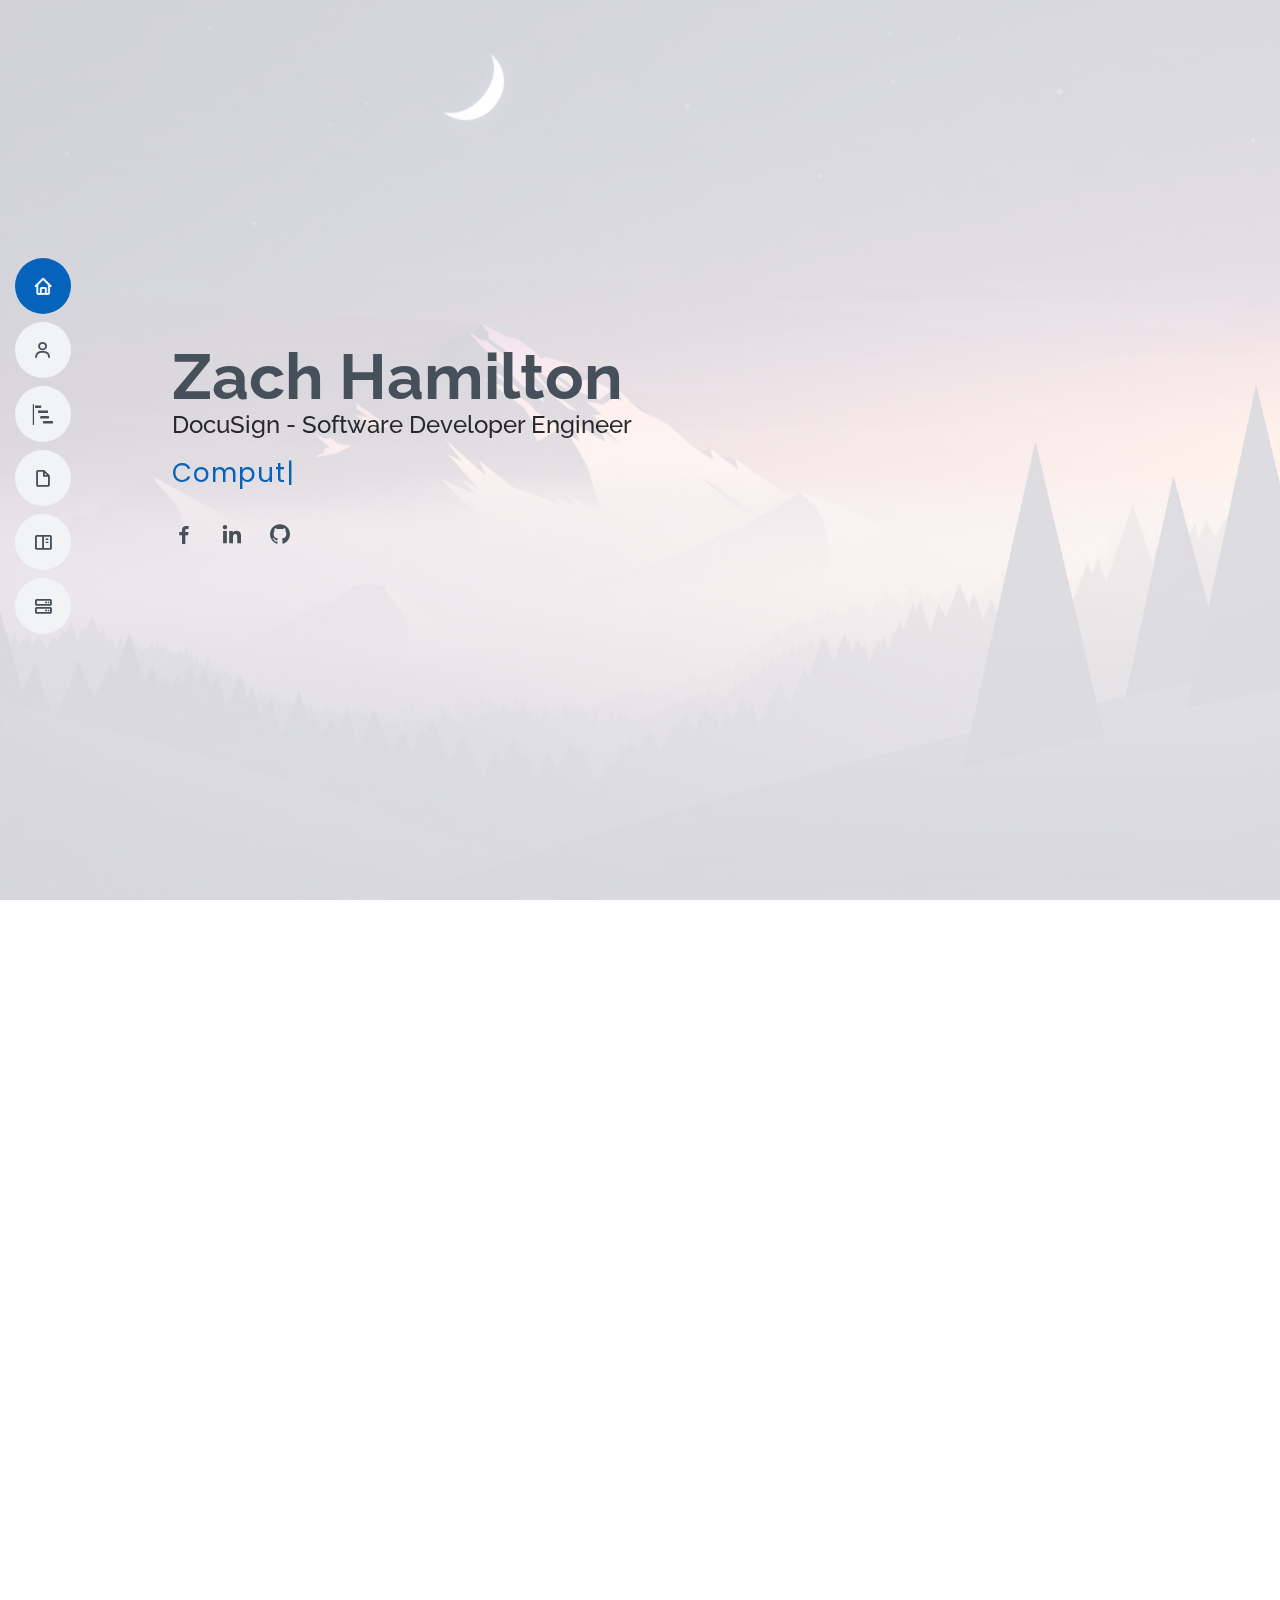
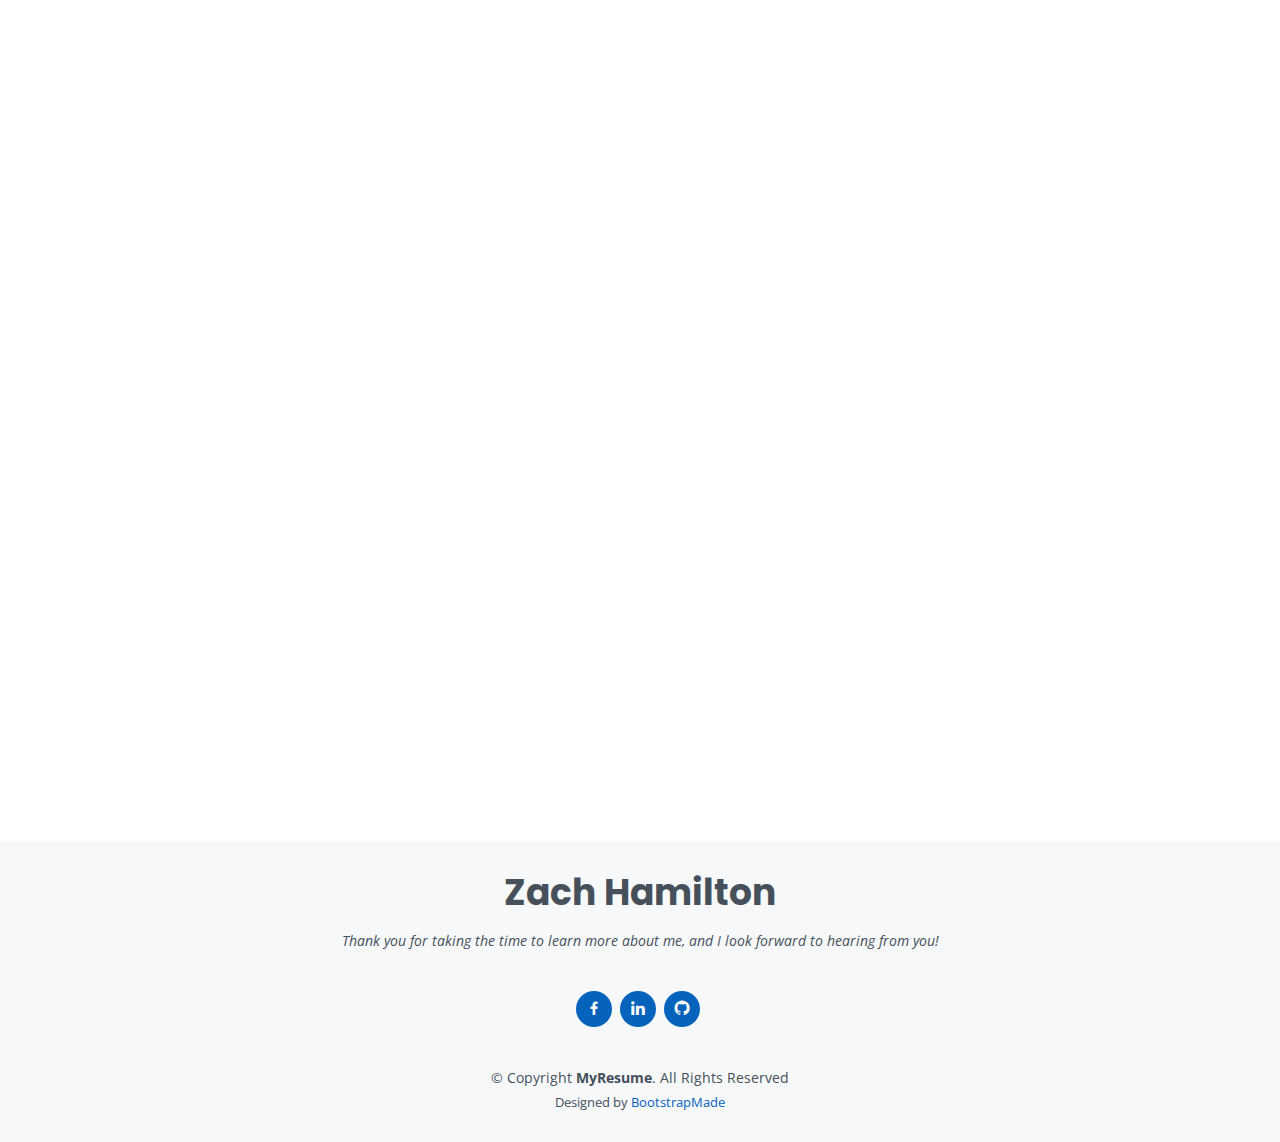
==== index.html @ 2594a05b "Update website with info from Fall 2021 semester" ====
<!DOCTYPE html>
<html lang="en">

<head>
  <meta charset="utf-8">
  <meta content="width=device-width, initial-scale=1.0" name="viewport">

  <title>Zach Hamilton | Computer Scientist</title>
  <meta name="description" content="Website of Computer Scientist Zach Hamilton, showcasing his education, achievements, and projects." >
  <meta name="keywords" content="zach hamilton,zachary hamilton, zhamilto, uiuc, university of illinois, urbana, champaign, illinois, resume, CV, curriculum vitae, computer science, 
                                CS, machine learning, ML, natural language processing, NLP, programming, software, development, developer, engineer, linguistics,
                                linguist, scientist, uni, university laboratory high school, 2022, class of 2022">

  <!-- Favicons -->
  <link href="assets/img/favicon.ico" rel="icon">
  <link href="assets/img/apple-touch-icon.png" rel="apple-touch-icon">

  <!-- Google Fonts -->
  <link href="https://fonts.googleapis.com/css?family=Open+Sans:300,300i,400,400i,600,600i,700,700i|Raleway:300,300i,400,400i,500,500i,600,600i,700,700i|Poppins:300,300i,400,400i,500,500i,600,600i,700,700i" rel="stylesheet">

  <!-- Vendor CSS Files -->
  <link href="assets/vendor/aos/aos.css" rel="stylesheet">
  <link href="assets/vendor/bootstrap/css/bootstrap.min.css" rel="stylesheet">
  <link href="assets/vendor/bootstrap-icons/bootstrap-icons.css" rel="stylesheet">
  <link href="assets/vendor/boxicons/css/boxicons.min.css" rel="stylesheet">
  <link href="assets/vendor/glightbox/css/glightbox.min.css" rel="stylesheet">
  <link href="assets/vendor/swiper/swiper-bundle.min.css" rel="stylesheet">

  <!-- Template Main CSS File -->
  <link href="assets/css/style.css" rel="stylesheet">

  <!-- =======================================================
  * Template Name: MyResume - v4.3.0
  * Template URL: https://bootstrapmade.com/free-html-bootstrap-template-my-resume/
  * Author: BootstrapMade.com
  * License: https://bootstrapmade.com/license/
  ======================================================== -->
</head>

<body>

  <!-- ======= Mobile nav toggle button ======= -->
  <!-- <button type="button" class="mobile-nav-toggle d-xl-none"><i class="bi bi-list mobile-nav-toggle"></i></button> -->
  <i class="bi bi-list mobile-nav-toggle d-xl-none"></i>
  <!-- ======= Header ======= -->
  <header id="header" class="d-flex flex-column justify-content-center">

    <nav id="navbar" class="navbar nav-menu">
      <ul>
        <li><a href="#hero" class="nav-link scrollto active"><i class="bx bx-home"></i> <span>Home</span></a></li>
        <li><a href="#about" class="nav-link scrollto"><i class="bx bx-user"></i> <span>About</span></a></li>
        <li><a href="#skills" class="nav-link scrollto"><i class="bx bi-bar-chart-steps"></i> <span>Skills</span></a></li>
        <li><a href="#resume" class="nav-link scrollto"><i class="bx bx-file-blank"></i> <span>Resume</span></a></li>
        <li><a href="#portfolio" class="nav-link scrollto"><i class="bx bx-book-content"></i> <span>Portfolio</span></a></li>
        <li><a href="#services" class="nav-link scrollto"><i class="bx bx-server"></i> <span>Services</span></a></li>
        <!-- <li><a href="#contact" class="nav-link scrollto"><i class="bx bx-envelope"></i> <span>Contact</span></a></li> -->
      </ul>
    </nav><!-- .nav-menu -->

  </header><!-- End Header -->

  <!-- ======= Hero Section ======= -->
  <section id="hero" class="d-flex flex-column justify-content-center">
    <div class="container" data-aos="zoom-in" data-aos-delay="100">
      <h1>Zach Hamilton</h1>
      <h4 class="subtitle">DocuSign - Software Developer Engineer</h4>
      <p><span class="typed" data-typed-items="Computer Scientist, Programmer, Developer"></span></p>
      <div class="social-links">
        <a href="https://www.facebook.com/profile.php?id=100011991403330" class="facebook"><i class="bx bxl-facebook"></i></a>
        <a href="https://www.linkedin.com/in/zach-hamilton-5ab7821bb/" class="linkedin"><i class="bx bxl-linkedin"></i></a>
        <a href="https://github.com/Zaphreal" class="github"><i class="bx bxl-github"></i></a>
      </div>
    </div>
  </section><!-- End Hero -->

  <main id="main">

    <!-- ======= About Section ======= -->
    <section id="about" class="about">
      <div class="container" data-aos="fade-up">

        <div class="section-title">
          <h2>About</h2>
          <p>I am a passionate programmer who specializes in machine learning and natural language processing. I have experience with
            Android development, full-stack web development, and Python automation, along with knowledge of commonly used optimization
            techniques and algorithms. When I'm not tinkering with code, I enjoy hiking, reading, watching movies, and playing games with
            my friends and colleagues.
          </p>
        </div>

        <div class="row">
          <div class="col-lg-4">
            <img src="assets/img/profile-img.jpg" class="img-fluid" alt="">
          </div>
          <div class="col-lg-8 pt-4 pt-lg-0 content">
            <h3>Personal Details</h3>
            <p class="fst-italic" style="margin-bottom: 3rem;">
              I was raised in Illinois, where I attended the elite, limited-admissions University Laboratory High School.
              I was then accepted into the University of Illinois at Urbana-Champaign, where I study Computer Science and Linguistics and work as a course assistant and undergraduate researcher.
              I expect to graduate in May 2022.
            </p>
            <p> </p>
            <div class="row">
              <div class="col-lg-6">
                <ul>
                  <li><i class="bi bi-chevron-right"></i> <strong>Email:</strong> <span>zhamilto9999@gmail.com</span></li>
                  <li><i class="bi bi-chevron-right"></i> <strong>Phone:</strong> <span>+1 (217) 278-1004</span></li>
                  <li><i class="bi bi-chevron-right"></i> <strong>Age:</strong> <span>22</span></li>
                </ul>
              </div>
              <div class="col-lg-6">
                <ul>
                  <li><i class="bi bi-chevron-right"></i> <strong>City:</strong> <span>Champaign, Illinois</span></li>
                  <li><i class="bi bi-chevron-right"></i> <strong>Degree:</strong> <span>BS in Computer Science and Linguistics</span></li>
                  <li><i class="bi bi-chevron-right"></i> <strong>Occupation:</strong> <span>Course Assistant, Undergraduate Researcher</span></li>
                </ul>
              </div>
            </div>
            <p style="margin-top: 2rem">
              I have currently accepted a job at DocuSign as a Software Developer Engineer, starting in October 2022.
              I plan on continuing my education to obtain a Masters in Computer Science through the University of Illinois at Urbana-Champaign.
              My time as a course assistant has also motivated my interest in computer science education, in particular
              how machine learning and NLP can be used to make both learning and teaching CS to younger individuals easier.
            </p>
          </div>
        </div>

      </div>
    </section><!-- End About Section -->

    <!-- ======= Facts Section ======= -->
    <section id="facts" class="facts">
      <div class="container" data-aos="fade-up">

        <div class="section-title">
          <h2>Facts</h2>
        </div>

        <div class="row">

          <div class="col-lg-3 col-md-6">
            <div class="count-box">
              <i class="bi bi-journal-richtext"></i>
              <span data-purecounter-start="0" data-purecounter-end="3.82" data-purecounter-decimals="2" data-purecounter-duration="1" class="purecounter"></span>
              <p>Major GPA</p>
            </div>
          </div>

          <div class="col-lg-3 col-md-6 mt-5 mt-md-0">
            <div class="count-box">
              <i class="bi bi-chat-left-quote"></i>
              <span data-purecounter-start="0" data-purecounter-end="500" data-purecounter-duration="1" class="purecounter"></span>
              <p>Hours Educating</p>
            </div>
          </div>

          <div class="col-lg-3 col-md-6 mt-5 mt-lg-0">
            <div class="count-box">
              <i class="bi bi-terminal"></i>
              <span data-purecounter-start="0" data-purecounter-end="13" data-purecounter-duration="1" data-purecounter-delay="100" class="purecounter"></span>
              <p>Projects</p>
            </div>
          </div>

          <div class="col-lg-3 col-md-6 mt-5 mt-lg-0">
            <div class="count-box">
              <i class="bi bi-award"></i>
              <span data-purecounter-start="0" data-purecounter-end="4" data-purecounter-duration="1" data-purecounter-delay="200" class="purecounter"></span>
              <p>Dean's List</p>
            </div>
          </div>

        </div>

      </div>
    </section><!-- End Facts Section -->

    <!-- ======= Skills Section ======= -->
    <section id="skills" class="skills section-bg">
      <div class="container" data-aos="fade-up">

        <div class="section-title">
          <h2>Skills</h2>
          <p>As a student, I have experience working with a wide array of programming languages, softwares, and libraries. The following is 
            a rough breakdown of my comfort level with these various languages.
          </p>
        </div>

        <div class="row skills-content">

          <div class="col-lg-6">

            <div class="progress">
              <span class="skill">C / C++ <i class="val">100%</i></span>
              <div class="progress-bar-wrap">
                <div class="progress-bar" role="progressbar" aria-valuenow="100" aria-valuemin="0" aria-valuemax="100"></div>
              </div>
            </div>

            <div class="progress">
              <span class="skill">Python <i class="val">100%</i></span>
              <div class="progress-bar-wrap">
                <div class="progress-bar" role="progressbar" aria-valuenow="100" aria-valuemin="0" aria-valuemax="100"></div>
              </div>
            </div>

            <div class="progress">
              <span class="skill">Java <i class="val">90%</i></span>
              <div class="progress-bar-wrap">
                <div class="progress-bar" role="progressbar" aria-valuenow="90" aria-valuemin="0" aria-valuemax="100"></div>
              </div>
            </div>

          </div>

          <div class="col-lg-6">

            <div class="progress">
              <span class="skill">HTML/CSS <i class="val">90%</i></span>
              <div class="progress-bar-wrap">
                <div class="progress-bar" role="progressbar" aria-valuenow="90" aria-valuemin="0" aria-valuemax="100"></div>
              </div>
            </div>

            <div class="progress">
              <span class="skill">Javascript/NodeJS <i class="val">75%</i></span>
              <div class="progress-bar-wrap">
                <div class="progress-bar" role="progressbar" aria-valuenow="75" aria-valuemin="0" aria-valuemax="100"></div>
              </div>
            </div>

            <div class="progress">
              <span class="skill">SQL/MongoDB <i class="val">80%</i></span>
              <div class="progress-bar-wrap">
                <div class="progress-bar" role="progressbar" aria-valuenow="80" aria-valuemin="0" aria-valuemax="100"></div>
              </div>
            </div>

          </div>

        </div>

      </div>
    </section><!-- End Skills Section -->

    <!-- ======= Resume Section ======= -->
    <section id="resume" class="resume">
      <div class="container" data-aos="fade-up">

        <div class="section-title">
          <h2>Resume</h2>
          <p>A more in-depth look at my background and skillset.</p>
        </div>

        <div class="row">
          <div class="col-lg-6">
            <h3 class="resume-title">Summary</h3>
            <div class="resume-item pb-0">
              <h4>Zach Hamilton</h4>
              <p><em>Adaptable and work-driven student with research experience in Machine Learning and NLP, along with projects
                involving full-stack web development, Android applications, web scraping, and UNIX system programming.
              </em></p>
              <ul>
                <li>Champaign, IL</li>
                <li>+1 (217) 278-1004</li>
                <li>zhamilto9999@gmail.com</li>
              </ul>
            </div>

            <h3 class="resume-title">Education</h3>
            <div class="resume-item">
              <h4>Bachelors of Science in Computer Science and Linguistics</h4>
              <h5>2018 - Present &nbsp; | &nbsp; GPA: 3.82</h5>
              <p><em>University of Illinois at Urbana-Champaign, Urbana, IL</em></p>
              <p>
                Accepted into <a href='https://dgs.illinois.edu/current-pre-engineering'>Pre-Engineering program</a>, applied and was accepted into
                Computer Science and Linguistics in sophomore year. This split major allowed me to experience the same computer science education as CS
                engineering students while also providing a broad education in linguistics, with experience in syntax parsing, semantics, and pragmatics.
                This major also heavily focuses on computational linguistics, giving me background knowledge on NLP, text analysis, and emotion detection
                using machine learning. 
              </p>
            </div>
            <div class="resume-item">
              <h4>High School Graduate</h4>
              <h5>2013 - 2018 &nbsp; | &nbsp; GPA: 3.77</h5>
              <p><em>University Laboratory High School, Urbana, IL</em></p>
              <p>
                Elite, 5-year high school directly affiliated with the University of Illinois. Only ~65 students are accepted a year, and applicants must take 
                the <a href='https://www.ssat.org/testing/about-the-test'>SSAT</a>, write several personal essays, and submit teacher recommendation letters.
                All courses are taught by ex-professors and highly-vetted teachers at an honors level.
              </p>
            </div>
          </div>
          <div class="col-lg-6">
            <h3 class="resume-title">Professional Experience</h3>
            <div class="resume-item">
              <h4>Undergraduate Researcher</h4>
              <h5>May 2021 - Present</h5>
              <p><em>University of Illinois at Urbana-Champaign, Urbana, IL </em></p>
              <ul>
                <li>Worked with team of graduate students to develop an autograder for code reading problems using machine learning and NLP. </li>
                <li>Improved text preprocessing by implementing stemming, experimented with Word2Vec word embeddings. </li>
                <li>Used SKLearn, Gensim, and NLTK libraries, wrote data conversion scripts to parse Excel data, and evaluated ML models to improve accuracy. </li>
                <li>Contributed in high-level discussions surrounding my work, and presented my work to fellow researchers, graduate students, and professors. </li>
              </ul>
            </div>
            <div class="resume-item">
              <h4>Course Assistant</h4>
              <h5>Jan 2019 - Present</h5>
              <p><em>University of Illinois at Urbana-Champaign, Urbana, IL </em></p>
              <ul>
                <li>Supervised two introductory level computer science courses designed for CS majors and non-technical majors respectively. </li>
                <li>Coordinated technical labs and taught students on topics ranging from basic CS principles to Android application development.</li>
                <li>Explained CS concepts through carefully-constructed analogies and handled student complaints and difficulties.</li>
              </ul>
            </div>
          </div>
        </div>

      </div>
    </section><!-- End Resume Section -->

    <!-- ======= Portfolio Section ======= -->
    <section id="portfolio" class="portfolio section-bg">
      <div class="container" data-aos="fade-up">

        <div class="section-title">
          <h2>Portfolio</h2>
          <p>The following are some of my best projects, made either for school or for fun.</p>
        </div>

        <div class="row">
          <div class="col-lg-12 d-flex justify-content-center" data-aos="fade-up" data-aos-delay="100">
            <ul id="portfolio-flters">
              <li data-filter="*" class="filter-active">All</li>
              <li data-filter=".filter-app">App</li>
              <li data-filter=".filter-images">Images</li>
              <li data-filter=".filter-web">Web</li>
              <li data-filter=".filter-research">Research</li>
            </ul>
          </div>
        </div>

        <div class="row portfolio-container" data-aos="fade-up" data-aos-delay="200">

          <div class="col-lg-4 col-md-6 portfolio-item filter-app">
            <div class="portfolio-wrap">
              <img src="assets/img/portfolio/rhythm-game-scrnshot.png" class="img-fluid" alt="">
              <div class="portfolio-info">
                <h4>Beat the Beat</h4>
                <p>Android App</p>
                <div class="portfolio-links">
                  <a href="assets/img/portfolio/rhythm-game-scrnshot.png" data-gallery="portfolioGallery" class="portfolio-lightbox" title="Beat the Beat: A basic rhythm game app built for Android. This app was coded in Java in Fall 2018 for CS125 by Zach Hamilton and Nathan Durkin. Zach was in charge of the coding and implementation of the app, while Nathan chose the songs and annotated the notes. This project won runner-up in the Beginner category at the CS125 project fair out of 200+ applications."><i class="bx bx-plus"></i></a>
                  <a href="portfolio/beat-the-beat.html" class="portfolio-details-lightbox" data-glightbox="type: external" title="Portfolio Details"><i class="bx bx-link"></i></a>
                </div>
              </div>
            </div>
          </div>

          <div class="col-lg-4 col-md-6 portfolio-item filter-images">
            <div class="portfolio-wrap">
              <img src="assets/img/portfolio/CS225/looking-glass.png" class="img-fluid" alt="">
              <div class="portfolio-info">
                <h4>Data Structures Projects</h4>
                <p>Images</p>
                <div class="portfolio-links">
                  <a href="assets/img/portfolio/CS225/looking-glass.png" data-gallery="portfolioGallery" class="portfolio-lightbox" title="Data Structures Projects: CS 225 mainly used Machine Projects to test students' understanding, many of which focused on image manipulation and generation using color shifting, pixel swapping, BFS/DFS traversals, creating filters, and making mosaics."><i class="bx bx-plus"></i></a>
                  <a href="portfolio/cs-225.html" class="portfolio-details-lightbox" data-glightbox="type: external" title="Portfolio Details"><i class="bx bx-link"></i></a>
                </div>
              </div>
            </div>
          </div>
          
          <div class="col-lg-4 col-md-6 portfolio-item filter-web">
            <div class="portfolio-wrap">
              <img src="assets/img/portfolio/xStream-scrnshot.png" class="img-fluid" alt="">
              <div class="portfolio-info">
                <h4>xStream</h4>
                <p>Website</p>
                <div class="portfolio-links">
                  <a href="assets/img/portfolio/xStream-scrnshot.png" data-gallery="portfolioGallery" class="portfolio-lightbox" title="xStream: A website developed by Zach Hamilton, Chris Heffley, Alyssa Aiello, and Deepan Venkatesh for CS 411 (Database Systems). This site has a fully functional front-end with JS, and uses Flask as its backend. We built a SQL database on Google Cloud Platform with data we compiled from various open-source datasets, which we then connected to our website."><i class="bx bx-plus"></i></a>
                  <a href="portfolio/xstream.html" class="portfolio-details-lightbox" data-glightbox="type: external" title="Portfolio Details"><i class="bx bx-link"></i></a>
                </div>
              </div>
            </div>
          </div>

          <div class="col-lg-4 col-md-6 portfolio-item filter-app">
            <div class="portfolio-wrap">
              <img src="assets/img/portfolio/D&D-Bot/d&d-bot.jpg" class="img-fluid" alt="">
              <div class="portfolio-info">
                <h4>D&D Bot</h4>
                <p>NodeJS App</p>
                <div class="portfolio-links">
                  <a href="assets/img/portfolio/D&D-Bot/d&d-bot.jpg" data-gallery="portfolioGallery" class="portfolio-lightbox" title="D&D Bot: A NodeJS project built for Discord by Zach Hamilton and Chris Heffley, this bot allows server members to undertake text-based RPG adventures similar to Dungeons & Dragons by typing commands and clicking on reaction emojis. The bot handles dynamic character creation, allowing users to have up to 5 characters which are stored server-side, and allows players to group up and combat a variety of random enemies."><i class="bx bx-plus"></i></a>
                  <a href="portfolio/dd-bot.html" class="portfolio-details-lightbox" data-glightbox="type: external" title="Portfolio Details"><i class="bx bx-link"></i></a>
                </div>
              </div>
            </div>
          </div>

          <div class="col-lg-4 col-md-6 portfolio-item filter-app">
            <div class="portfolio-wrap">
              <img src="assets/img/portfolio/HopSkip/hopskip-home.jpg" class="img-fluid" alt="">
              <div class="portfolio-info">
                <h4>HopSkip</h4>
                <p>Android App</p>
                <div class="portfolio-links">
                  <a href="assets/img/portfolio/HopSkip/hopskip-home.jpg" data-gallery="portfolioGallery" class="portfolio-lightbox" title="HopSkip: A Java Android app built from scratch, this game involves launching the player via slingshot movement through above, under, and through procedurally generated obstacles. Players are scored by distance traveled, and can collect tokens to purchase other characters at the shop. HopSkip uses Google Firebase to allow players to link their data to their Google Account. Most assets were created by Zach Hamilton and Angie Shaw."><i class="bx bx-plus"></i></a>
                  <a href="portfolio/hopskip.html" class="portfolio-details-lightbox" data-glightbox="type: external" title="Portfolio Details"><i class="bx bx-link"></i></a>
                </div>
              </div>
            </div>
          </div>

          <div class="col-lg-4 col-md-6 portfolio-item filter-research">
            <div class="portfolio-wrap">
              <img src="assets/img/portfolio/NLP-Research/slide-scrnshot.png" class="img-fluid" alt="">
              <div class="portfolio-info">
                <h4>Code Reading Autogrdaer</h4>
                <p>Research</p>
                <div class="portfolio-links">
                  <a href="assets/img/portfolio/NLP-Research/slide-scrnshot.png" data-gallery="portfolioGallery" class="portfolio-lightbox" title="Code Reading Autograder: Developed by Binglin Chen, Max Fowler, Zach Hamilton, and enabled by Craig Zilles, this autograder uses supervised ML and basic NLP techniques to grade student code reading responses for CS 105, an intro-level CS course at UIUC. It uses annotated code reading responses from previous CS 105 semesters. My role was to add recently collected responses to the dataset, experiment with different classifiers and feature sets, and to apply basic NLP techniques to the responses to improve accuracy. It currently is comparably accurate to course TAs, and is used in the class today."><i class="bx bx-plus"></i></a>
                  <a href="portfolio/nlp-research.html" class="portfolio-details-lightbox" data-glightbox="type: external" title="Portfolio Details"><i class="bx bx-link"></i></a>
                </div>
              </div>
            </div>
          </div>


        </div>

      </div>
    </section><!-- End Portfolio Section -->

    <!-- ======= Services Section ======= -->
    <section id="services" class="services">
      <div class="container" data-aos="fade-up">

        <div class="section-title">
          <h2>Services</h2>
          <p></p>
        </div>

        <div class="row">

          <div class="col-lg-4 col-md-6 d-flex align-items-stretch" data-aos="zoom-in" data-aos-delay="100">
            <div class="icon-box iconbox-blue">
              <div class="icon">
                <svg width="100" height="100" viewBox="0 0 600 600" xmlns="http://www.w3.org/2000/svg">
                  <path stroke="none" stroke-width="0" fill="#f5f5f5" d="M300,521.0016835830174C376.1290562159157,517.8887921683347,466.0731472004068,529.7835943286574,510.70327084640275,468.03025145048787C554.3714126377745,407.6079735673963,508.03601936045806,328.9844924480964,491.2728898941984,256.3432110539036C474.5976632858925,184.082847569629,479.9380746630129,96.60480741107993,416.23090153303,58.64404602377083C348.86323505073057,18.502131276798302,261.93793281208167,40.57373210992963,193.5410806939664,78.93577620505333C130.42746243093433,114.334589627462,98.30271207620316,179.96522072025542,76.75703585869454,249.04625023123273C51.97151888228291,328.5150500222984,13.704378332031375,421.85034740162234,66.52175969318436,486.19268352777647C119.04800174914682,550.1803526380478,217.28368757567262,524.383925680826,300,521.0016835830174"></path>
                </svg>
                <i class='bx bx-selection'></i>
              </div>
              <h4><a href="">Machine Learning</a></h4>
              <p>Choosing classifiers, feature engineering, and analyzing model performance</p>
            </div>
          </div>

          <div class="col-lg-4 col-md-6 d-flex align-items-stretch mt-4 mt-md-0" data-aos="zoom-in" data-aos-delay="200">
            <div class="icon-box iconbox-orange ">
              <div class="icon">
                <svg width="100" height="100" viewBox="0 0 600 600" xmlns="http://www.w3.org/2000/svg">
                  <path stroke="none" stroke-width="0" fill="#f5f5f5" d="M300,582.0697525312426C382.5290701553225,586.8405444964366,449.9789794690241,525.3245884688669,502.5850820975895,461.55621195738473C556.606425686781,396.0723002908107,615.8543463187945,314.28637112970534,586.6730223649479,234.56875336149918C558.9533121215079,158.8439757836574,454.9685369536778,164.00468322053177,381.49747125262974,130.76875717737553C312.15926192815925,99.40240125094834,248.97055460311594,18.661163978235184,179.8680185752513,50.54337015887873C110.5421016452524,82.52863877960104,119.82277516462835,180.83849132639028,109.12597500060166,256.43424936330496C100.08760227029461,320.3096726198365,92.17705696193138,384.0621239912766,124.79988738764834,439.7174275375508C164.83382741302287,508.01625554203684,220.96474134820875,577.5009287672846,300,582.0697525312426"></path>
                </svg>
                <i class='bx bxs-book-open'></i>
              </div>
              <h4><a href="">Natural Language Processing</a></h4>
              <p>Text preprocessing, sentiment analysis, and emotion detection</p>
            </div>
          </div>

          <div class="col-lg-4 col-md-6 d-flex align-items-stretch mt-4 mt-lg-0" data-aos="zoom-in" data-aos-delay="300">
            <div class="icon-box iconbox-pink">
              <div class="icon">
                <svg width="100" height="100" viewBox="0 0 600 600" xmlns="http://www.w3.org/2000/svg">
                  <path stroke="none" stroke-width="0" fill="#f5f5f5" d="M300,541.5067337569781C382.14930387511276,545.0595476570109,479.8736841581634,548.3450877840088,526.4010558755058,480.5488172755941C571.5218469581645,414.80211281144784,517.5187510058486,332.0715597781072,496.52539010469104,255.14436215662573C477.37192572678356,184.95920475031193,473.57363656557914,105.61284051026155,413.0603344069578,65.22779650032875C343.27470386102294,18.654635553484475,251.2091493199835,5.337323636656869,175.0934190732945,40.62881213300186C97.87086631185822,76.43348514350839,51.98124368387456,156.15599469081315,36.44837278890362,239.84606092416172C21.716077023791087,319.22268207091537,43.775223500013084,401.1760424656574,96.891909868211,461.97329694683043C147.22146801428983,519.5804099606455,223.5754009179313,538.201503339737,300,541.5067337569781"></path>
                </svg>
                <i class="bx bx-customize"></i>
              </div>
              <h4><a href="">Parallel Computing</a></h4>
              <p>Optimizing code for parallel processing, knowledge of CUDA programming</p>
            </div>
          </div>

          <div class="col-lg-4 col-md-6 d-flex align-items-stretch mt-4" data-aos="zoom-in" data-aos-delay="100">
            <div class="icon-box iconbox-green">
              <div class="icon">
                <svg width="100" height="100" viewBox="0 0 600 600" xmlns="http://www.w3.org/2000/svg">
                  <path stroke="none" stroke-width="0" fill="#f5f5f5" d="M300,503.46388370962813C374.79870501325706,506.71871716319447,464.8034551963731,527.1746412648533,510.4981551193396,467.86667711651364C555.9287308511215,408.9015244558933,512.6030010748507,327.5744911775523,490.211057578863,256.5855673507754C471.097692560561,195.9906835881958,447.69079081568157,138.11976852964426,395.19560036434837,102.3242989838813C329.3053358748298,57.3949838291264,248.02791733380457,8.279543830951368,175.87071277845988,42.242879143198664C103.41431057327972,76.34704239035025,93.79494320519305,170.9812938413882,81.28167332365135,250.07896920659033C70.17666984294237,320.27484674793965,64.84698225790005,396.69656628748305,111.28512138212992,450.4950937839243C156.20124167950087,502.5303643271138,231.32542653798444,500.4755392045468,300,503.46388370962813"></path>
                </svg>
                <i class='bx bxl-android' ></i>
              </div>
              <h4><a href="">Android Development</a></h4>
              <p>Building Java apps, Google Firebase, thread management</p>
            </div>
          </div>

          <div class="col-lg-4 col-md-6 d-flex align-items-stretch mt-4" data-aos="zoom-in" data-aos-delay="200">
            <div class="icon-box iconbox-red">
              <div class="icon">
                <svg width="100" height="100" viewBox="0 0 600 600" xmlns="http://www.w3.org/2000/svg">
                  <path stroke="none" stroke-width="0" fill="#f5f5f5" d="M300,532.3542879108572C369.38199826031484,532.3153073249985,429.10787420159085,491.63046689027357,474.5244479745417,439.17860296908856C522.8885846962883,383.3225815378663,569.1668002868075,314.3205725914397,550.7432151929288,242.7694973846089C532.6665558377875,172.5657663291529,456.2379748765914,142.6223662098291,390.3689995646985,112.34683881706744C326.66090330228417,83.06452184765237,258.84405631176094,53.51806209861945,193.32584062364296,78.48882559362697C121.61183558270385,105.82097193414197,62.805066853699245,167.19869350419734,48.57481801355237,242.6138429142374C34.843463184063346,315.3850353017275,76.69343916112496,383.4422959591041,125.22947124332185,439.3748458443577C170.7312796277747,491.8107796887764,230.57421082200815,532.3932930995766,300,532.3542879108572"></path>
                </svg>
                <i class='bx bx-wrench'></i>
              </div>
              <h4><a href="">Python Automation</a></h4>
              <p>Developing scripts to automate data extraction, web scraping</p>
            </div>
          </div>

          <div class="col-lg-4 col-md-6 d-flex align-items-stretch mt-4" data-aos="zoom-in" data-aos-delay="300">
            <div class="icon-box iconbox-teal">
              <div class="icon">
                <svg width="100" height="100" viewBox="0 0 600 600" xmlns="http://www.w3.org/2000/svg">
                  <path stroke="none" stroke-width="0" fill="#f5f5f5" d="M300,566.797414625762C385.7384707136149,576.1784315230908,478.7894351017131,552.8928747891023,531.9192734346935,484.94944893311C584.6109503024035,417.5663521118492,582.489472248146,322.67544863468447,553.9536738515405,242.03673114598146C529.1557734026468,171.96086150256528,465.24506316201064,127.66468636344209,395.9583748389544,100.7403814666027C334.2173773831606,76.7482773500951,269.4350130405921,84.62216499799875,207.1952322260088,107.2889140133804C132.92018162631612,134.33871894543012,41.79353780512637,160.00259165414826,22.644507872594943,236.69541883565114C3.319112789854554,314.0945973066697,72.72355303640163,379.243833228382,124.04198916343866,440.3218312028393C172.9286146004772,498.5055451809895,224.45579914871206,558.5317968840102,300,566.797414625762"></path>
                </svg>
                <i class='bx bx-stats' ></i>
              </div>
              <h4><a href="">Statistical Analysis</a></h4>
              <p>Identifying significant data, determining future steps from results</p>
            </div>
          </div>

        </div>

      </div>
    </section><!-- End Services Section -->

    <!-- ======= Contact Section ======= -->
    <!-- <section id="contact" class="contact">
      <div class="container" data-aos="fade-up">

        <div class="section-title">
          <h2>Contact</h2>
        </div>

        <div class="row mt-1">

          <div class="col-lg-4">
            <div class="info">
              <div class="address">
                <i class="bi bi-geo-alt"></i>
                <h4>Location:</h4>
                <p>Champaign, Illinois, 61820</p>
              </div>

              <div class="email">
                <i class="bi bi-envelope"></i>
                <h4>Email:</h4>
                <p>zhamilto9999@gmail.com</p>
              </div>

              <div class="phone">
                <i class="bi bi-phone"></i>
                <h4>Call:</h4>
                <p>+1 (217) 278-1004</p>
              </div>

            </div>

          </div>

          <div class="col-lg-8 mt-5 mt-lg-0">

            <form action="forms/contact.php" method="post" role="form" class="php-email-form">
              <div class="row">
                <div class="col-md-6 form-group">
                  <input type="text" name="name" class="form-control" id="name" placeholder="Your Name" required>
                </div>
                <div class="col-md-6 form-group mt-3 mt-md-0">
                  <input type="email" class="form-control" name="email" id="email" placeholder="Your Email" required>
                </div>
              </div>
              <div class="form-group mt-3">
                <input type="text" class="form-control" name="subject" id="subject" placeholder="Subject" required>
              </div>
              <div class="form-group mt-3">
                <textarea class="form-control" name="message" rows="5" placeholder="Message" required></textarea>
              </div>
              <div class="my-3">
                <div class="loading">Loading</div>
                <div class="error-message"></div>
                <div class="sent-message">Your message has been sent. Thank you!</div>
              </div>
              <div class="text-center"><button type="submit">Send Message</button></div>
            </form>

          </div>

        </div>

      </div>
    </section> -->
    <!-- End Contact Section -->

  </main><!-- End #main -->

  <!-- ======= Footer ======= -->
  <footer id="footer">
    <div class="container">
      <h3>Zach Hamilton</h3>
      <p>Thank you for taking the time to learn more about me, and I look forward to hearing from you!</p>
      <div class="social-links">
        <a href="https://www.facebook.com/profile.php?id=100011991403330" class="facebook"><i class="bx bxl-facebook"></i></a>
        <a href="https://www.linkedin.com/in/zach-hamilton-5ab7821bb/" class="linkedin"><i class="bx bxl-linkedin"></i></a>
        <a href="https://github.com/Zaphreal" class="github"><i class="bx bxl-github"></i></a>
      </div>
      <div class="copyright">
        &copy; Copyright <strong><span>MyResume</span></strong>. All Rights Reserved
      </div>
      <div class="credits">
        <!-- All the links in the footer should remain intact. -->
        <!-- You can delete the links only if you purchased the pro version. -->
        <!-- Licensing information: [license-url] -->
        <!-- Purchase the pro version with working PHP/AJAX contact form: https://bootstrapmade.com/free-html-bootstrap-template-my-resume/ -->
        Designed by <a href="https://bootstrapmade.com/">BootstrapMade</a>
      </div>
    </div>
  </footer><!-- End Footer -->

  <div id="preloader"></div>
  <a href="#" class="back-to-top d-flex align-items-center justify-content-center"><i class="bi bi-arrow-up-short"></i></a>

  <!-- Vendor JS Files -->
  <script src="assets/vendor/aos/aos.js"></script>
  <script src="assets/vendor/bootstrap/js/bootstrap.bundle.min.js"></script>
  <script src="assets/vendor/glightbox/js/glightbox.min.js"></script>
  <script src="assets/vendor/isotope-layout/isotope.pkgd.min.js"></script>
  <script src="assets/vendor/php-email-form/validate.js"></script>
  <script src="assets/vendor/purecounter/purecounter.js"></script>
  <script src="assets/vendor/swiper/swiper-bundle.min.js"></script>
  <script src="assets/vendor/typed.js/typed.min.js"></script>
  <script src="assets/vendor/waypoints/noframework.waypoints.js"></script>

  <!-- Template Main JS File -->
  <script src="assets/js/main.js"></script>

</body>

</html>
---- assets/css/style.css ----
/**
* Template Name: MyResume - v4.3.0
* Template URL: https://bootstrapmade.com/free-html-bootstrap-template-my-resume/
* Author: BootstrapMade.com
* License: https://bootstrapmade.com/license/
*/

/*--------------------------------------------------------------
# General
--------------------------------------------------------------*/
body {
  font-family: "Open Sans", sans-serif;
  color: #272829;
}

a {
  color: #0563bb;
  text-decoration: none;
}

a:hover {
  color: #067ded;
  text-decoration: none;
}

h1, h2, h3, h4, h5, h6 {
  font-family: "Raleway", sans-serif;
}

/*--------------------------------------------------------------
# Back to top button
--------------------------------------------------------------*/
.back-to-top {
  position: fixed;
  visibility: hidden;
  opacity: 0;
  right: 15px;
  bottom: 15px;
  z-index: 996;
  background: #0563bb;
  width: 40px;
  height: 40px;
  border-radius: 50px;
  transition: all 0.4s;
}

.back-to-top i {
  font-size: 28px;
  color: #fff;
  line-height: 0;
}

.back-to-top:hover {
  background: #0678e3;
  color: #fff;
}

.back-to-top.active {
  visibility: visible;
  opacity: 1;
}

/*--------------------------------------------------------------
# Preloader
--------------------------------------------------------------*/
#preloader {
  position: fixed;
  top: 0;
  left: 0;
  right: 0;
  bottom: 0;
  z-index: 9999;
  overflow: hidden;
  background: #fff;
}

#preloader:before {
  content: "";
  position: fixed;
  top: calc(50% - 30px);
  left: calc(50% - 30px);
  border: 6px solid #0563bb;
  border-top-color: #fff;
  border-bottom-color: #fff;
  border-radius: 50%;
  width: 60px;
  height: 60px;
  -webkit-animation: animate-preloader 1s linear infinite;
  animation: animate-preloader 1s linear infinite;
}

@-webkit-keyframes animate-preloader {
  0% {
    transform: rotate(0deg);
  }
  100% {
    transform: rotate(360deg);
  }
}

@keyframes animate-preloader {
  0% {
    transform: rotate(0deg);
  }
  100% {
    transform: rotate(360deg);
  }
}

/*--------------------------------------------------------------
# Disable aos animation delay on mobile devices
--------------------------------------------------------------*/
@media screen and (max-width: 768px) {
  [data-aos-delay] {
    transition-delay: 0 !important;
  }
}

/*--------------------------------------------------------------
# Header
--------------------------------------------------------------*/
#header {
  position: fixed;
  top: 0;
  left: 0;
  bottom: 0;
  z-index: 9997;
  transition: all 0.5s;
  padding: 15px;
  overflow-y: auto;
}

@media (max-width: 992px) {
  #header {
    width: 300px;
    background: #fff;
    border-right: 1px solid #e6e9ec;
    left: -300px;
  }
}

@media (min-width: 992px) {
  #main {
    margin-left: 100px;
  }
}

/*--------------------------------------------------------------
# Navigation Menu
--------------------------------------------------------------*/
/**
* Desktop Navigation 
*/
.nav-menu {
  padding: 0;
  display: block;
}

.nav-menu * {
  margin: 0;
  padding: 0;
  list-style: none;
}

.nav-menu > ul > li {
  position: relative;
  white-space: nowrap;
}

.nav-menu a, .nav-menu a:focus {
  display: flex;
  align-items: center;
  color: #45505b;
  padding: 10px 18px;
  margin-bottom: 8px;
  transition: 0.3s;
  font-size: 15px;
  border-radius: 50px;
  background: #f2f3f5;
  height: 56px;
  width: 100%;
  overflow: hidden;
  transition: 0.3s;
}

.nav-menu a i, .nav-menu a:focus i {
  font-size: 20px;
}

.nav-menu a span, .nav-menu a:focus span {
  padding: 0 5px 0 7px;
  color: #45505b;
}

@media (min-width: 992px) {
  .nav-menu a, .nav-menu a:focus {
    width: 56px;
  }
  .nav-menu a span, .nav-menu a:focus span {
    display: none;
    color: #fff;
  }
}

.nav-menu a:hover, .nav-menu .active, .nav-menu .active:focus, .nav-menu li:hover > a {
  color: #fff;
  background: #0563bb;
}

.nav-menu a:hover span, .nav-menu .active span, .nav-menu .active:focus span, .nav-menu li:hover > a span {
  color: #fff;
}

.nav-menu a:hover, .nav-menu li:hover > a {
  width: 100%;
  color: #fff;
}

.nav-menu a:hover span, .nav-menu li:hover > a span {
  display: block;
}

/**
* Mobile Navigation 
*/
.mobile-nav-toggle {
  position: fixed;
  right: 10px;
  top: 10px;
  z-index: 9998;
  border: 0;
  background: none;
  font-size: 28px;
  transition: all 0.4s;
  outline: none !important;
  line-height: 0;
  cursor: pointer;
  border-radius: 50px;
  padding: 5px;
}

.mobile-nav-toggle i {
  color: #45505b;
}

.mobile-nav-active {
  overflow: hidden;
}

.mobile-nav-active #header {
  left: 0;
}

.mobile-nav-active .mobile-nav-toggle {
  color: #fff;
  background-color: #0563bb;
}

/*--------------------------------------------------------------
# Hero Section
--------------------------------------------------------------*/

.subtitle {
  padding-top: 0.25em;
}

#hero {
  width: 100%;
  height: 100vh;
  background: url("../img/hero-bg.jpg") top right no-repeat;
  background-size: cover;
  position: relative;
}

@media (min-width: 992px) {
  #hero {
    padding-left: 160px;
  }
}

#hero:before {
  content: "";
  background: rgba(255, 255, 255, 0.8);
  position: absolute;
  bottom: 0;
  top: 0;
  left: 0;
  right: 0;
}

#hero h1 {
  margin: 0;
  font-size: 64px;
  font-weight: 700;
  line-height: 56px;
  color: #45505b;
}

#hero p {
  color: #45505b;
  margin: 15px 0 0 0;
  font-size: 26px;
  font-family: "Poppins", sans-serif;
}

#hero p span {
  color: #0563bb;
  letter-spacing: 1px;
}

#hero .social-links {
  margin-top: 30px;
}

#hero .social-links a {
  font-size: 24px;
  display: inline-block;
  color: #45505b;
  line-height: 1;
  margin-right: 20px;
  transition: 0.3s;
}

#hero .social-links a:hover {
  color: #0563bb;
}

@media (max-width: 992px) {
  #hero {
    text-align: center;
  }
  #hero h1 {
    font-size: 44px;
    line-height: 36px;
  }
  #hero p {
    margin-top: 10px;
    font-size: 24px;
    line-height: 24px;
  }
  #hero .social-links a {
    font-size: 30px;
  }
}

/*--------------------------------------------------------------
# Sections General
--------------------------------------------------------------*/
section {
  padding: 60px 15px;
  overflow: hidden;
}

.section-title {
  text-align: center;
  padding-bottom: 30px;
}

.section-title h2 {
  font-size: 32px;
  font-weight: bold;
  text-transform: uppercase;
  margin-bottom: 20px;
  padding-bottom: 20px;
  position: relative;
  color: #45505b;
}

.section-title h2::before {
  content: '';
  position: absolute;
  display: block;
  width: 120px;
  height: 1px;
  background: #ddd;
  bottom: 1px;
  left: calc(50% - 60px);
}

.section-title h2::after {
  content: '';
  position: absolute;
  display: block;
  width: 40px;
  height: 3px;
  background: #0563bb;
  bottom: 0;
  left: calc(50% - 20px);
}

.section-title p {
  margin-bottom: 0;
}

/*--------------------------------------------------------------
# About
--------------------------------------------------------------*/
.about .content h3 {
  font-weight: 700;
  font-size: 26px;
  color: #728394;
}

.about .content ul {
  list-style: none;
  padding: 0;
}

.about .content ul li {
  margin-bottom: 20px;
  display: flex;
  align-items: center;
}

.about .content ul strong {
  margin-right: 10px;
}

.about .content ul i {
  font-size: 16px;
  margin-right: 5px;
  color: #0563bb;
  line-height: 0;
}

.about .content p:last-child {
  margin-bottom: 0;
}

/*--------------------------------------------------------------
# Facts
--------------------------------------------------------------*/
.facts .count-box {
  padding: 30px 30px 25px 30px;
  margin-top: 30px;
  width: 100%;
  position: relative;
  text-align: center;
  background: #fff;
}

.facts .count-box i {
  position: absolute;
  top: -25px;
  left: 50%;
  transform: translateX(-50%);
  font-size: 24px;
  background: #0563bb;
  color: #fff;
  border-radius: 50px;
  display: inline-flex;
  align-items: center;
  justify-content: center;
  width: 48px;
  height: 48px;
}

.facts .count-box span {
  font-size: 36px;
  display: block;
  font-weight: 600;
  color: #011426;
}

.facts .count-box p {
  padding: 0;
  margin: 0;
  font-family: "Raleway", sans-serif;
  font-size: 14px;
}

/*--------------------------------------------------------------
# Akills
--------------------------------------------------------------*/
.skills .progress {
  height: 60px;
  display: block;
  background: none;
  border-radius: 0;
}

.skills .progress .skill {
  padding: 10px 0;
  margin: 0;
  text-transform: uppercase;
  display: block;
  font-weight: 600;
  font-family: "Poppins", sans-serif;
  color: #45505b;
}

.skills .progress .skill .val {
  float: right;
  font-style: normal;
}

.skills .progress-bar-wrap {
  background: #f2f3f5;
}

.skills .progress-bar {
  width: 1px;
  height: 10px;
  transition: .9s;
  background-color: #0563bb;
}

/*--------------------------------------------------------------
# Resume
--------------------------------------------------------------*/
.resume .resume-title {
  font-size: 26px;
  font-weight: 700;
  margin-top: 20px;
  margin-bottom: 20px;
  color: #45505b;
}

.resume .resume-item {
  padding: 0 0 20px 20px;
  margin-top: -2px;
  border-left: 2px solid #0563bb;
  position: relative;
}

.resume .resume-item h4 {
  line-height: 18px;
  font-size: 18px;
  font-weight: 600;
  text-transform: uppercase;
  font-family: "Poppins", sans-serif;
  color: #0563bb;
  margin-bottom: 10px;
}

.resume .resume-item h5 {
  font-size: 16px;
  background: #f7f8f9;
  padding: 5px 15px;
  display: inline-block;
  font-weight: 600;
  margin-bottom: 10px;
}

.resume .resume-item ul {
  padding-left: 20px;
}

.resume .resume-item ul li {
  padding-bottom: 10px;
}

.resume .resume-item:last-child {
  padding-bottom: 0;
}

.resume .resume-item::before {
  content: "";
  position: absolute;
  width: 16px;
  height: 16px;
  border-radius: 50px;
  left: -9px;
  top: 0;
  background: #fff;
  border: 2px solid #0563bb;
}

/*--------------------------------------------------------------
# Portfolio
--------------------------------------------------------------*/
.portfolio .portfolio-item {
  margin-bottom: 30px;
}

.portfolio #portfolio-flters {
  padding: 0;
  margin: 0 auto 25px auto;
  list-style: none;
  text-align: center;
  background: #fff;
  border-radius: 50px;
  padding: 2px 15px;
}

.portfolio #portfolio-flters li {
  cursor: pointer;
  display: inline-block;
  padding: 10px 15px;
  font-size: 14px;
  font-weight: 600;
  line-height: 1;
  text-transform: uppercase;
  color: #272829;
  margin-bottom: 5px;
  transition: all 0.3s ease-in-out;
}

.portfolio #portfolio-flters li:hover, .portfolio #portfolio-flters li.filter-active {
  color: #0563bb;
}

.portfolio #portfolio-flters li:last-child {
  margin-right: 0;
}

.portfolio .portfolio-wrap {
  transition: 0.3s;
  position: relative;
  overflow: hidden;
  z-index: 1;
  background: rgba(69, 80, 91, 0.8);
}

.portfolio .portfolio-wrap::before {
  content: "";
  background: rgba(255, 255, 255, 0.9);
  position: absolute;
  left: 30px;
  right: 30px;
  top: 30px;
  bottom: 30px;
  transition: all ease-in-out 0.3s;
  z-index: 2;
  opacity: 0;
}

.portfolio .portfolio-wrap .portfolio-info {
  opacity: 0;
  position: absolute;
  top: 0;
  left: 0;
  right: 0;
  bottom: 0;
  text-align: center;
  z-index: 3;
  transition: all ease-in-out 0.3s;
  display: flex;
  flex-direction: column;
  justify-content: center;
  align-items: center;
}

.portfolio .portfolio-wrap .portfolio-info::before {
  display: block;
  content: "";
  width: 48px;
  height: 48px;
  position: absolute;
  top: 35px;
  left: 35px;
  border-top: 3px solid #d7dce1;
  border-left: 3px solid #d7dce1;
  transition: all 0.5s ease 0s;
  z-index: 9994;
}

.portfolio .portfolio-wrap .portfolio-info::after {
  display: block;
  content: "";
  width: 48px;
  height: 48px;
  position: absolute;
  bottom: 35px;
  right: 35px;
  border-bottom: 3px solid #d7dce1;
  border-right: 3px solid #d7dce1;
  transition: all 0.5s ease 0s;
  z-index: 9994;
}

.portfolio .portfolio-wrap .portfolio-info h4 {
  font-size: 20px;
  color: #45505b;
  font-weight: 600;
}

.portfolio .portfolio-wrap .portfolio-info p {
  color: #45505b;
  font-size: 14px;
  text-transform: uppercase;
  padding: 0;
  margin: 0;
}

.portfolio .portfolio-wrap .portfolio-links {
  text-align: center;
  z-index: 4;
}

.portfolio .portfolio-wrap .portfolio-links a {
  color: #45505b;
  margin: 0 2px;
  font-size: 28px;
  display: inline-block;
  transition: 0.3s;
}

.portfolio .portfolio-wrap .portfolio-links a:hover {
  color: #148af9;
}

.portfolio .portfolio-wrap:hover::before {
  top: 0;
  left: 0;
  right: 0;
  bottom: 0;
  opacity: 1;
}

.portfolio .portfolio-wrap:hover .portfolio-info {
  opacity: 1;
}

.portfolio .portfolio-wrap:hover .portfolio-info::before {
  top: 15px;
  left: 15px;
}

.portfolio .portfolio-wrap:hover .portfolio-info::after {
  bottom: 15px;
  right: 15px;
}

/*--------------------------------------------------------------
# Portfolio Details
--------------------------------------------------------------*/
.portfolio-details {
  padding-top: 40px;
}

.portfolio-details .portfolio-details-slider img {
  width: 100%;
}

.portfolio-details .portfolio-details-slider .swiper-pagination {
  margin-top: 20px;
  position: relative;
}

.portfolio-details .portfolio-details-slider .swiper-pagination .swiper-pagination-bullet {
  width: 12px;
  height: 12px;
  background-color: #fff;
  opacity: 1;
  border: 1px solid #0563bb;
}

.portfolio-details .portfolio-details-slider .swiper-pagination .swiper-pagination-bullet-active {
  background-color: #0563bb;
}

.portfolio-details .portfolio-info {
  padding: 30px;
  box-shadow: 0px 0 30px rgba(69, 80, 91, 0.08);
}

.portfolio-details .portfolio-info h3 {
  font-size: 22px;
  font-weight: 700;
  margin-bottom: 20px;
  padding-bottom: 20px;
  border-bottom: 1px solid #eee;
}

.portfolio-details .portfolio-info ul {
  list-style: none;
  padding: 0;
  font-size: 15px;
}

.portfolio-details .portfolio-info ul li + li {
  margin-top: 10px;
}

.portfolio-details .portfolio-description {
  padding-top: 30px;
}

.portfolio-details .portfolio-description h2 {
  font-size: 26px;
  font-weight: 700;
  margin-bottom: 20px;
}

.portfolio-details .portfolio-description p {
  padding: 0;
}

/*--------------------------------------------------------------
# Services
--------------------------------------------------------------*/
.services .icon-box {
  text-align: center;
  padding: 70px 20px 80px 20px;
  transition: all ease-in-out 0.3s;
  background: #fff;
  box-shadow: 0px 5px 90px 0px rgba(110, 123, 131, 0.05);
}

.services .icon-box .icon {
  margin: 0 auto;
  width: 100px;
  height: 100px;
  display: flex;
  align-items: center;
  justify-content: center;
  transition: ease-in-out 0.3s;
  position: relative;
}

.services .icon-box .icon i {
  font-size: 36px;
  transition: 0.5s;
  position: relative;
}

.services .icon-box .icon svg {
  position: absolute;
  top: 0;
  left: 0;
}

.services .icon-box .icon svg path {
  transition: 0.5s;
  fill: #f5f5f5;
}

.services .icon-box h4 {
  font-weight: 600;
  margin: 10px 0 15px 0;
  font-size: 22px;
}

.services .icon-box h4 a {
  color: #45505b;
  transition: ease-in-out 0.3s;
}

.services .icon-box p {
  line-height: 24px;
  font-size: 14px;
  margin-bottom: 0;
}

.services .icon-box:hover {
  border-color: #fff;
  box-shadow: 0px 0 35px 0 rgba(0, 0, 0, 0.08);
}

.services .iconbox-blue i {
  color: #47aeff;
}

.services .iconbox-blue:hover .icon i {
  color: #fff;
}

.services .iconbox-blue:hover .icon path {
  fill: #47aeff;
}

.services .iconbox-orange i {
  color: #ffa76e;
}

.services .iconbox-orange:hover .icon i {
  color: #fff;
}

.services .iconbox-orange:hover .icon path {
  fill: #ffa76e;
}

.services .iconbox-pink i {
  color: #e80368;
}

.services .iconbox-pink:hover .icon i {
  color: #fff;
}

.services .iconbox-pink:hover .icon path {
  fill: #e80368;
}

.services .iconbox-green i {
  color: #3ddc84;
}

.services .iconbox-green:hover .icon i {
  color: #fff;
}

.services .iconbox-green:hover .icon path {
  fill: #3ddc84;
}

.services .iconbox-red i {
  color: #ff5828;
}

.services .iconbox-red:hover .icon i {
  color: #fff;
}

.services .iconbox-red:hover .icon path {
  fill: #ff5828;
}

.services .iconbox-teal i {
  color: #11dbcf;
}

.services .iconbox-teal:hover .icon i {
  color: #fff;
}

.services .iconbox-teal:hover .icon path {
  fill: #11dbcf;
}

/*--------------------------------------------------------------
# Testimonials
--------------------------------------------------------------*/
.testimonials .section-header {
  margin-bottom: 40px;
}

.testimonials .testimonial-item {
  text-align: center;
}

.testimonials .testimonial-item .testimonial-img {
  width: 120px;
  border-radius: 50%;
  border: 4px solid #fff;
  margin: 0 auto;
}

.testimonials .testimonial-item h3 {
  font-size: 20px;
  font-weight: bold;
  margin: 10px 0 5px 0;
  color: #111;
}

.testimonials .testimonial-item h4 {
  font-size: 14px;
  color: #999;
  margin: 0 0 15px 0;
}

.testimonials .testimonial-item .quote-icon-left, .testimonials .testimonial-item .quote-icon-right {
  color: #90c8fc;
  font-size: 26px;
}

.testimonials .testimonial-item .quote-icon-left {
  display: inline-block;
  left: -5px;
  position: relative;
}

.testimonials .testimonial-item .quote-icon-right {
  display: inline-block;
  right: -5px;
  position: relative;
  top: 10px;
}

.testimonials .testimonial-item p {
  font-style: italic;
  margin: 0 auto 15px auto;
}

.testimonials .swiper-pagination {
  margin-top: 20px;
  position: relative;
}

.testimonials .swiper-pagination .swiper-pagination-bullet {
  width: 12px;
  height: 12px;
  background-color: #fff;
  opacity: 1;
  border: 1px solid #0563bb;
}

.testimonials .swiper-pagination .swiper-pagination-bullet-active {
  background-color: #0563bb;
}

@media (min-width: 992px) {
  .testimonials .testimonial-item p {
    width: 80%;
  }
}

/*--------------------------------------------------------------
# Contact
--------------------------------------------------------------*/
.contact .info {
  width: 100%;
  background: #fff;
}

.contact .info i {
  font-size: 20px;
  color: #0563bb;
  float: left;
  width: 44px;
  height: 44px;
  background: #eef7ff;
  display: flex;
  justify-content: center;
  align-items: center;
  border-radius: 50px;
  transition: all 0.3s ease-in-out;
}

.contact .info h4 {
  padding: 0 0 0 60px;
  font-size: 22px;
  font-weight: 600;
  margin-bottom: 5px;
  color: #45505b;
}

.contact .info p {
  padding: 0 0 0 60px;
  margin-bottom: 0;
  font-size: 14px;
  color: #728394;
}

.contact .info .email, .contact .info .phone {
  margin-top: 40px;
}

.contact .info .email:hover i, .contact .info .address:hover i, .contact .info .phone:hover i {
  background: #0563bb;
  color: #fff;
}

.contact .php-email-form {
  width: 100%;
  background: #fff;
}

.contact .php-email-form .form-group {
  padding-bottom: 8px;
}

.contact .php-email-form .error-message {
  display: none;
  color: #fff;
  background: #ed3c0d;
  text-align: left;
  padding: 15px;
  font-weight: 600;
}

.contact .php-email-form .error-message br + br {
  margin-top: 25px;
}

.contact .php-email-form .sent-message {
  display: none;
  color: #fff;
  background: #18d26e;
  text-align: center;
  padding: 15px;
  font-weight: 600;
}

.contact .php-email-form .loading {
  display: none;
  background: #fff;
  text-align: center;
  padding: 15px;
}

.contact .php-email-form .loading:before {
  content: "";
  display: inline-block;
  border-radius: 50%;
  width: 24px;
  height: 24px;
  margin: 0 10px -6px 0;
  border: 3px solid #18d26e;
  border-top-color: #eee;
  -webkit-animation: animate-loading 1s linear infinite;
  animation: animate-loading 1s linear infinite;
}

.contact .php-email-form input, .contact .php-email-form textarea {
  border-radius: 4px;
  box-shadow: none;
  font-size: 14px;
}

.contact .php-email-form input {
  height: 44px;
}

.contact .php-email-form textarea {
  padding: 10px 12px;
}

.contact .php-email-form button[type="submit"] {
  background: #0563bb;
  border: 0;
  padding: 10px 35px;
  color: #fff;
  transition: 0.4s;
  border-radius: 50px;
}

.contact .php-email-form button[type="submit"]:hover {
  background: #0678e3;
}

@-webkit-keyframes animate-loading {
  0% {
    transform: rotate(0deg);
  }
  100% {
    transform: rotate(360deg);
  }
}

@keyframes animate-loading {
  0% {
    transform: rotate(0deg);
  }
  100% {
    transform: rotate(360deg);
  }
}

/*--------------------------------------------------------------
# Footer
--------------------------------------------------------------*/
#footer {
  background: #f7f8f9;
  color: #45505b;
  font-size: 14px;
  text-align: center;
  padding: 30px 0;
}

#footer h3 {
  font-size: 36px;
  font-weight: 700;
  position: relative;
  font-family: "Poppins", sans-serif;
  padding: 0;
  margin: 0 0 15px 0;
}

#footer p {
  font-size: 15;
  font-style: italic;
  padding: 0;
  margin: 0 0 40px 0;
}

#footer .social-links {
  margin: 0 0 40px 0;
}

#footer .social-links a {
  font-size: 18px;
  display: inline-block;
  background: #0563bb;
  color: #fff;
  line-height: 1;
  padding: 8px 0;
  margin-right: 4px;
  border-radius: 50%;
  text-align: center;
  width: 36px;
  height: 36px;
  transition: 0.3s;
}

#footer .social-links a:hover {
  background: #0678e3;
  color: #fff;
  text-decoration: none;
}

#footer .copyright {
  margin: 0 0 5px 0;
}

#footer .credits {
  font-size: 13px;
}
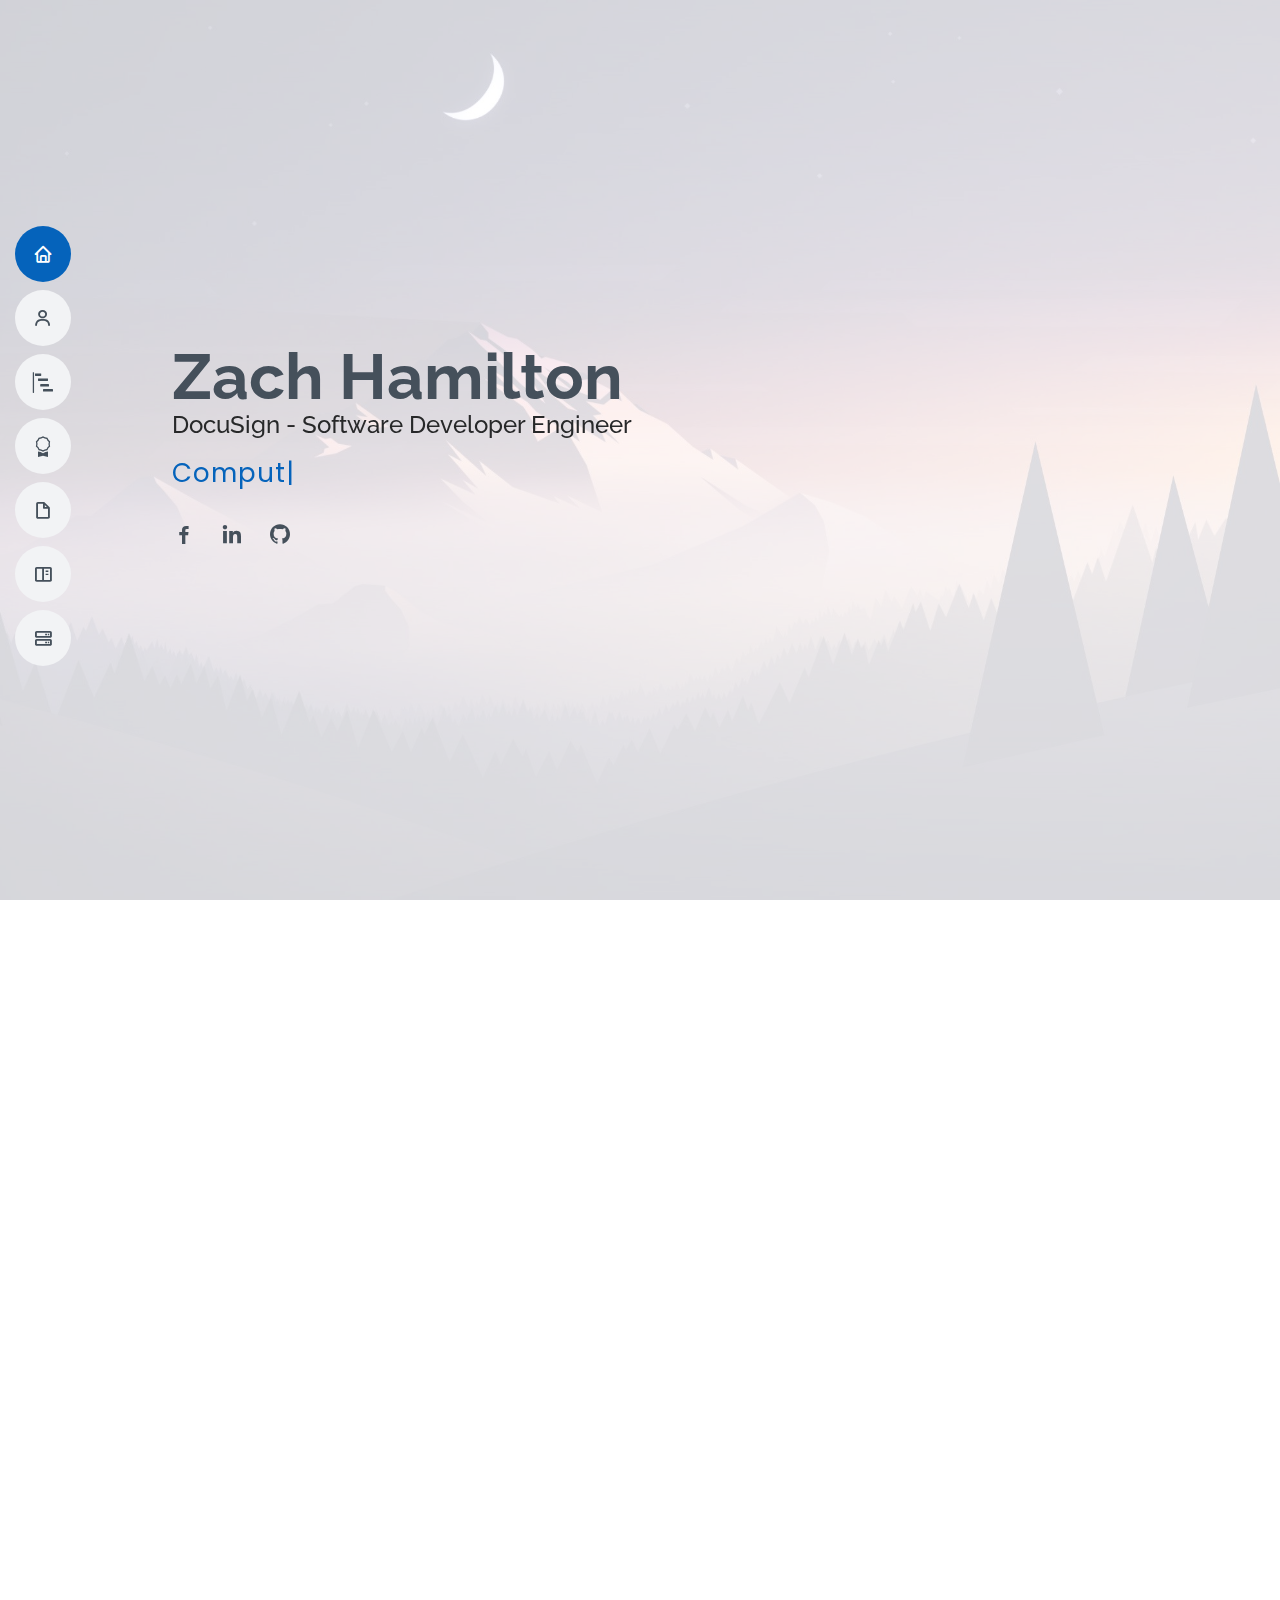
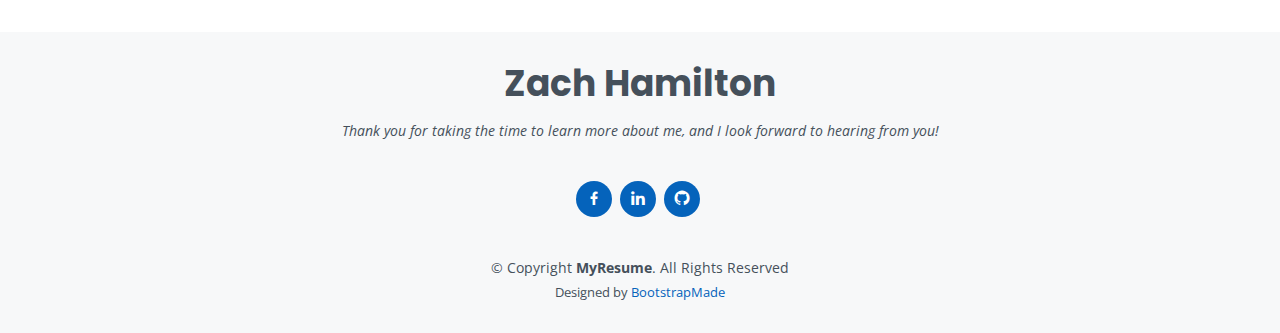
==== commit 2d87b2f6: "Add State Farm Fellowship and Awards section" ====
--- a/index.html
+++ b/index.html
@@ -9,7 +9,7 @@
   <meta name="description" content="Website of Computer Scientist Zach Hamilton, showcasing his education, achievements, and projects." >
   <meta name="keywords" content="zach hamilton,zachary hamilton, zhamilto, uiuc, university of illinois, urbana, champaign, illinois, resume, CV, curriculum vitae, computer science, 
                                 CS, machine learning, ML, natural language processing, NLP, programming, software, development, developer, engineer, linguistics,
-                                linguist, scientist, uni, university laboratory high school, 2022, class of 2022">
+                                linguist, scientist, uni, uni high, university laboratory high school, 2022, class of 2022, docusign">
 
   <!-- Favicons -->
   <link href="assets/img/favicon.ico" rel="icon">
@@ -50,6 +50,7 @@
         <li><a href="#hero" class="nav-link scrollto active"><i class="bx bx-home"></i> <span>Home</span></a></li>
         <li><a href="#about" class="nav-link scrollto"><i class="bx bx-user"></i> <span>About</span></a></li>
         <li><a href="#skills" class="nav-link scrollto"><i class="bx bi-bar-chart-steps"></i> <span>Skills</span></a></li>
+        <li><a href="#awards" class="nav-link scrollto"><i class="bx bi-award"></i> <span>Awards</span></a></li>
         <li><a href="#resume" class="nav-link scrollto"><i class="bx bx-file-blank"></i> <span>Resume</span></a></li>
         <li><a href="#portfolio" class="nav-link scrollto"><i class="bx bx-book-content"></i> <span>Portfolio</span></a></li>
         <li><a href="#services" class="nav-link scrollto"><i class="bx bx-server"></i> <span>Services</span></a></li>
@@ -138,15 +139,15 @@
 
         <div class="row">
 
-          <div class="col-lg-3 col-md-6">
+          <div class="col-lg-4 col-md-6">
             <div class="count-box">
               <i class="bi bi-journal-richtext"></i>
-              <span data-purecounter-start="0" data-purecounter-end="3.82" data-purecounter-decimals="2" data-purecounter-duration="1" class="purecounter"></span>
+              <span data-purecounter-start="0" data-purecounter-end="3.84" data-purecounter-decimals="2" data-purecounter-duration="1" class="purecounter"></span>
               <p>Major GPA</p>
             </div>
           </div>
 
-          <div class="col-lg-3 col-md-6 mt-5 mt-md-0">
+          <div class="col-lg-4 col-md-6 mt-5 mt-md-0">
             <div class="count-box">
               <i class="bi bi-chat-left-quote"></i>
               <span data-purecounter-start="0" data-purecounter-end="500" data-purecounter-duration="1" class="purecounter"></span>
@@ -154,26 +155,51 @@
             </div>
           </div>
 
-          <div class="col-lg-3 col-md-6 mt-5 mt-lg-0">
+          <div class="col-lg-4 col-md-6 mt-5 mt-lg-0">
             <div class="count-box">
               <i class="bi bi-terminal"></i>
               <span data-purecounter-start="0" data-purecounter-end="13" data-purecounter-duration="1" data-purecounter-delay="100" class="purecounter"></span>
               <p>Projects</p>
             </div>
           </div>
-
-          <div class="col-lg-3 col-md-6 mt-5 mt-lg-0">
-            <div class="count-box">
-              <i class="bi bi-award"></i>
-              <span data-purecounter-start="0" data-purecounter-end="4" data-purecounter-duration="1" data-purecounter-delay="200" class="purecounter"></span>
-              <p>Dean's List</p>
-            </div>
-          </div>
-
         </div>
 
       </div>
     </section><!-- End Facts Section -->
+
+    <!-- ======= Awards Section ======= -->
+    <section id="awards" class="resume">
+      <div class="container" data-aos="fade-up">
+        <div class="section-title">
+          <h2>Awards</h2>
+        </div>
+
+        <div class="row">
+          <div class="col-lg-8 center">
+            <div class="resume-item">
+              <h4>State Farm Fellow in Digital Business</h4>
+              <h5>Spring 2022</h5>
+              <p><em>University of Illinois at Urbana-Champaign, Urbana, IL </em></p>
+              <ul>
+                <li>Awarded by the Gies College of Business at UIUC to students who have contributed to program excellence and the welfare of fellow students. </li>
+                <li>Recieved this award for hard work and going above and beyond in helping business students learn introductory computer science. </li>
+                <li>Constituted a $5,000 fellowship award from the State Farm Foundation </li>
+              </ul>
+            </div>
+            <div class="resume-item">
+              <h4>Dean's List</h4>
+              <h5>Fall 2019 - Fall 2021</h5>
+              <p><em>University of Illinois at Urbana-Champaign, Urbana, IL </em></p>
+              <ul>
+                <li>Highest level academic award for students who demonstrate academic excellence, awarded to students in the upper 20 percent of their college. </li>
+                <li>Minimum semester GPA requirement is 3.87</li>
+                <li>As CS+Linguistics is under the College of Liberal Arts and Sciences, I achieved top 20% of that college despite the majority of my classes being technical courses in Engineering. </li>
+              </ul>
+            </div>
+          </div>
+        </div>
+      </div>
+    </section>
 
     <!-- ======= Skills Section ======= -->
     <section id="skills" class="skills section-bg">
@@ -270,7 +296,7 @@
             <h3 class="resume-title">Education</h3>
             <div class="resume-item">
               <h4>Bachelors of Science in Computer Science and Linguistics</h4>
-              <h5>2018 - Present &nbsp; | &nbsp; GPA: 3.82</h5>
+              <h5>2018 - 2022 &nbsp; | &nbsp; GPA: 3.81</h5>
               <p><em>University of Illinois at Urbana-Champaign, Urbana, IL</em></p>
               <p>
                 Accepted into <a href='https://dgs.illinois.edu/current-pre-engineering'>Pre-Engineering program</a>, applied and was accepted into
@@ -285,7 +311,7 @@
               <h5>2013 - 2018 &nbsp; | &nbsp; GPA: 3.77</h5>
               <p><em>University Laboratory High School, Urbana, IL</em></p>
               <p>
-                Elite, 5-year high school directly affiliated with the University of Illinois. Only ~65 students are accepted a year, and applicants must take 
+                Elite 5-year high school directly affiliated with the University of Illinois. Only ~65 students are accepted a year, and applicants must take 
                 the <a href='https://www.ssat.org/testing/about-the-test'>SSAT</a>, write several personal essays, and submit teacher recommendation letters.
                 All courses are taught by ex-professors and highly-vetted teachers at an honors level.
               </p>
--- a/assets/css/style.css
+++ b/assets/css/style.css
@@ -392,6 +392,10 @@
   margin-bottom: 0;
 }
 
+.center {
+  margin: auto;
+}
+
 /*--------------------------------------------------------------
 # About
 --------------------------------------------------------------*/
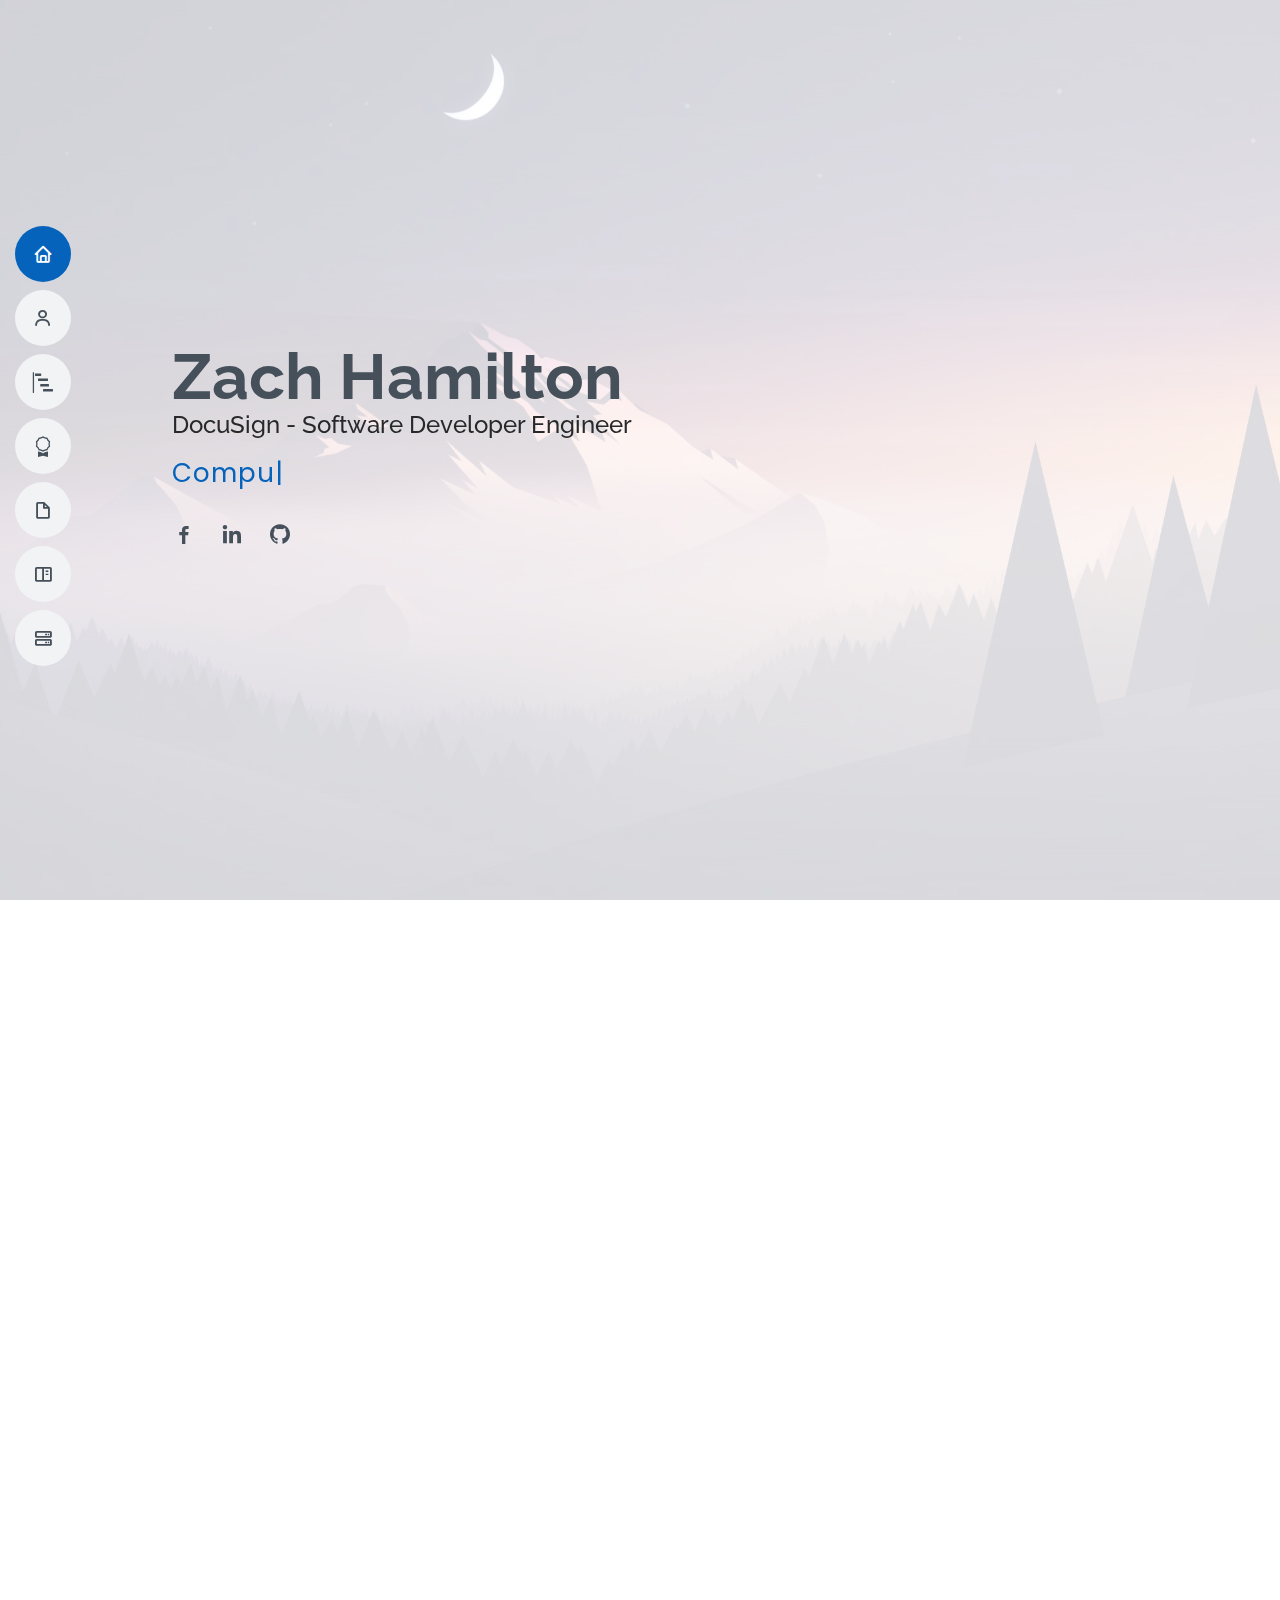
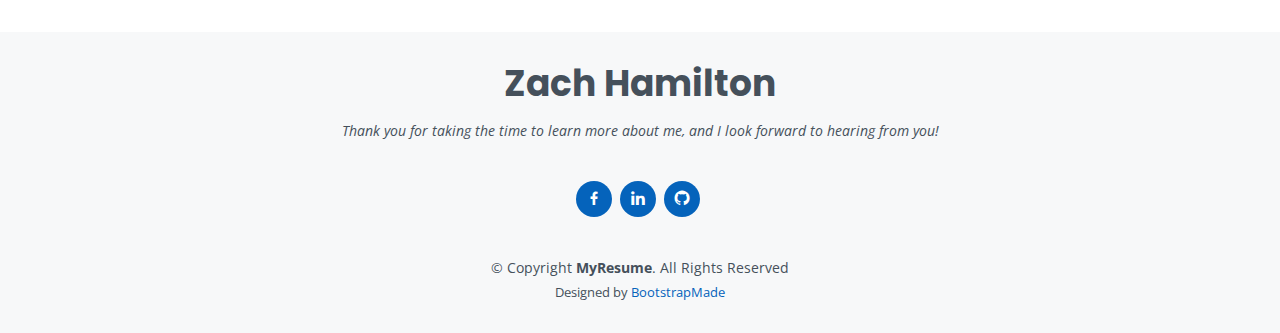
==== commit c19649f7: "Update resume dates after graduation" ====
--- a/index.html
+++ b/index.html
@@ -118,7 +118,7 @@
               </div>
             </div>
             <p style="margin-top: 2rem">
-              I have currently accepted a job at DocuSign as a Software Developer Engineer, starting in October 2022.
+              I have currently accepted a job at DocuSign as a Software Developer Engineer, starting in July 2022.
               I plan on continuing my education to obtain a Masters in Computer Science through the University of Illinois at Urbana-Champaign.
               My time as a course assistant has also motivated my interest in computer science education, in particular
               how machine learning and NLP can be used to make both learning and teaching CS to younger individuals easier.
@@ -321,7 +321,7 @@
             <h3 class="resume-title">Professional Experience</h3>
             <div class="resume-item">
               <h4>Undergraduate Researcher</h4>
-              <h5>May 2021 - Present</h5>
+              <h5>May 2021 - May 2022</h5>
               <p><em>University of Illinois at Urbana-Champaign, Urbana, IL </em></p>
               <ul>
                 <li>Worked with team of graduate students to develop an autograder for code reading problems using machine learning and NLP. </li>
@@ -332,7 +332,7 @@
             </div>
             <div class="resume-item">
               <h4>Course Assistant</h4>
-              <h5>Jan 2019 - Present</h5>
+              <h5>Sept 2019 - May 2022</h5>
               <p><em>University of Illinois at Urbana-Champaign, Urbana, IL </em></p>
               <ul>
                 <li>Supervised two introductory level computer science courses designed for CS majors and non-technical majors respectively. </li>
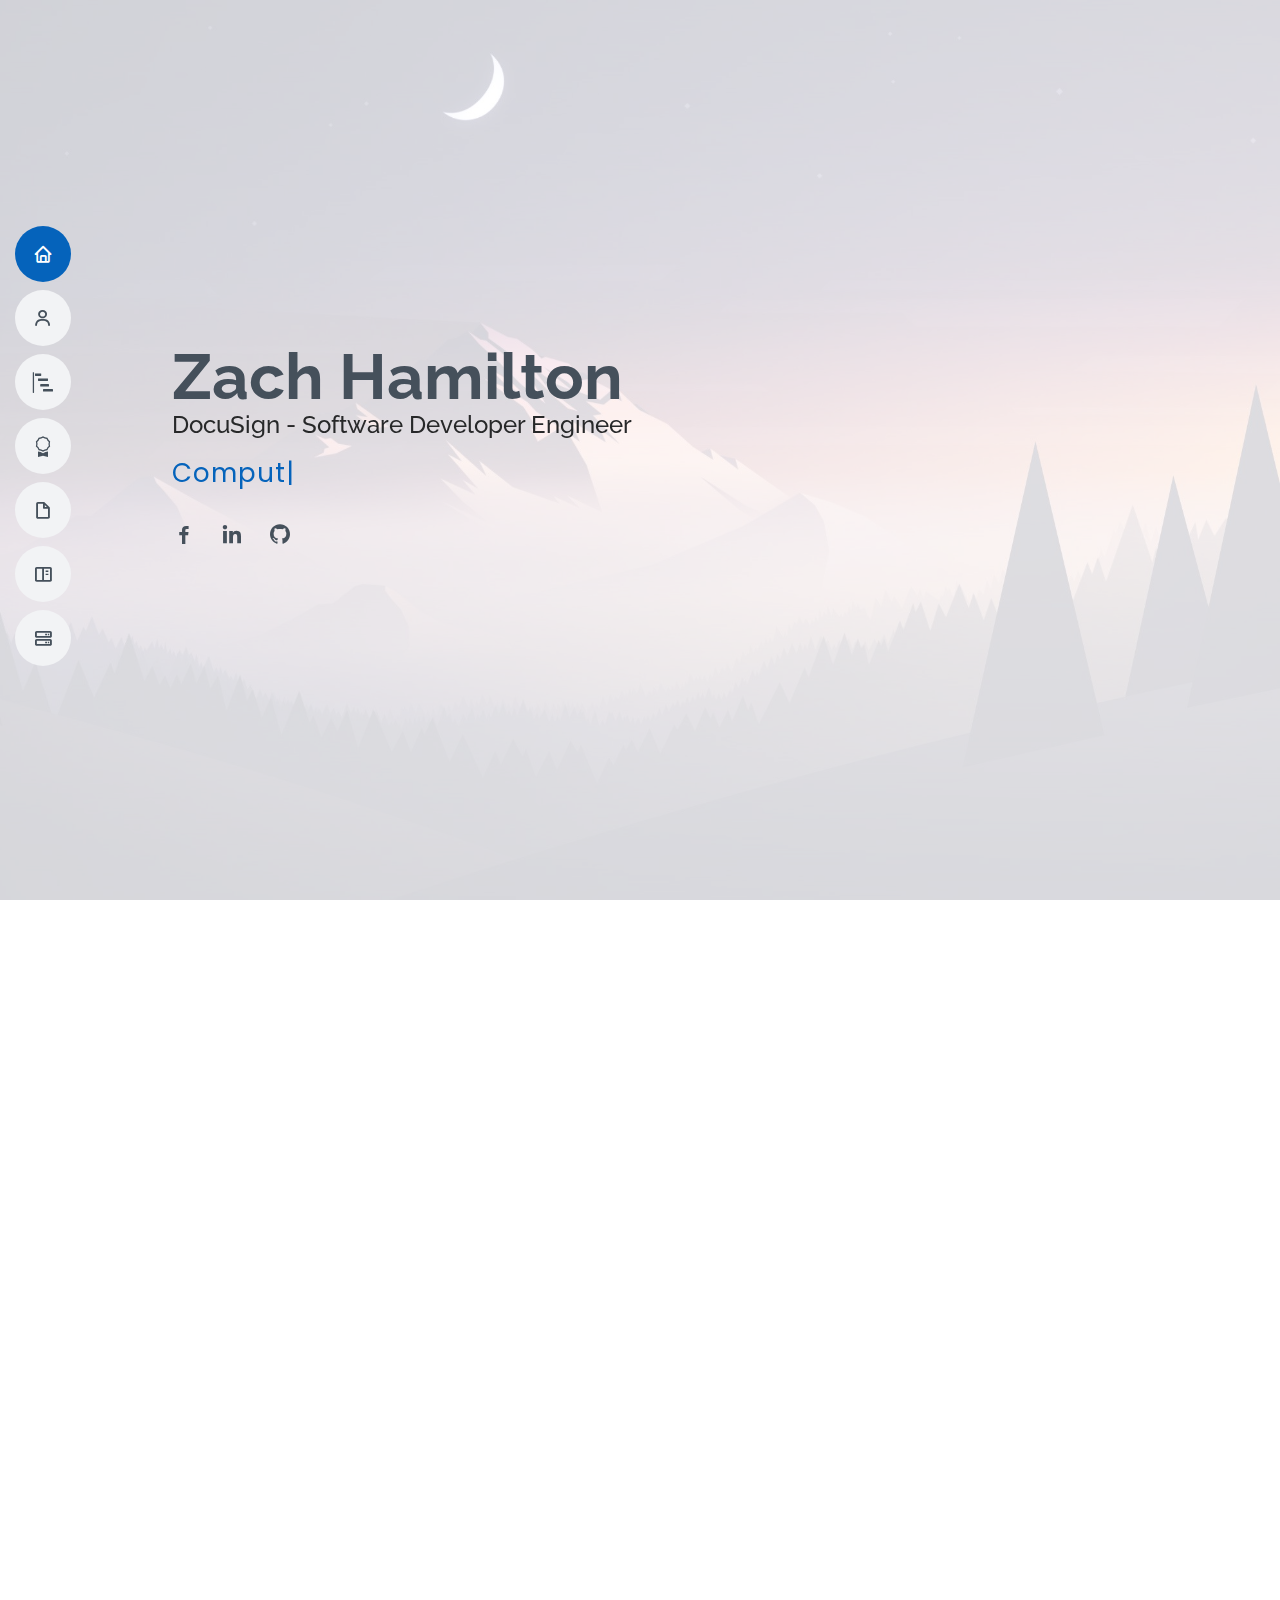
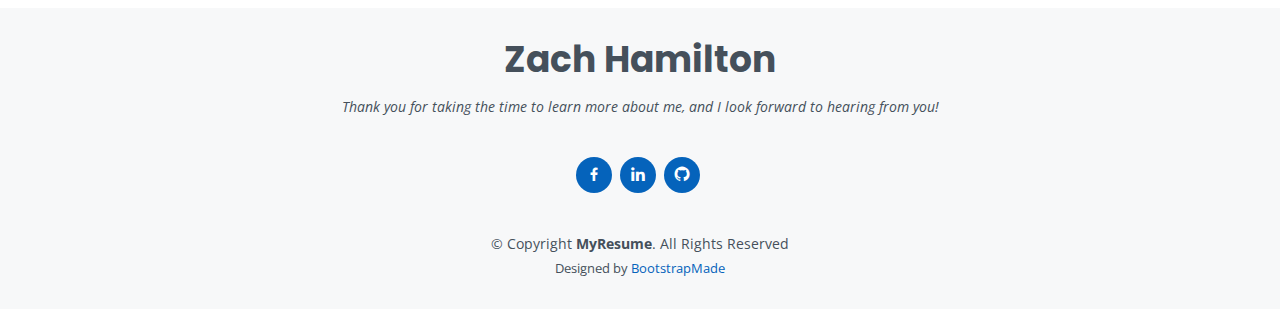
==== commit 0b114eb1: "Update personal details fields" ====
--- a/index.html
+++ b/index.html
@@ -97,8 +97,8 @@
             <h3>Personal Details</h3>
             <p class="fst-italic" style="margin-bottom: 3rem;">
               I was raised in Illinois, where I attended the elite, limited-admissions University Laboratory High School.
-              I was then accepted into the University of Illinois at Urbana-Champaign, where I study Computer Science and Linguistics and work as a course assistant and undergraduate researcher.
-              I expect to graduate in May 2022.
+              I was then accepted into the University of Illinois at Urbana-Champaign, where I studied Computer Science and Linguistics and worked as a course assistant and undergraduate researcher.
+              I graduated from UIUC in May 2022, and began work at DocuSign in July 2022.
             </p>
             <p> </p>
             <div class="row">
@@ -113,14 +113,14 @@
                 <ul>
                   <li><i class="bi bi-chevron-right"></i> <strong>City:</strong> <span>Champaign, Illinois</span></li>
                   <li><i class="bi bi-chevron-right"></i> <strong>Degree:</strong> <span>BS in Computer Science and Linguistics</span></li>
-                  <li><i class="bi bi-chevron-right"></i> <strong>Occupation:</strong> <span>Course Assistant, Undergraduate Researcher</span></li>
+                  <li><i class="bi bi-chevron-right"></i> <strong>Occupation:</strong> <span>Software Developer Engineer</span></li>
                 </ul>
               </div>
             </div>
             <p style="margin-top: 2rem">
-              I have currently accepted a job at DocuSign as a Software Developer Engineer, starting in July 2022.
-              I plan on continuing my education to obtain a Masters in Computer Science through the University of Illinois at Urbana-Champaign.
-              My time as a course assistant has also motivated my interest in computer science education, in particular
+              I am currently employed at DocuSign as a Software Developer Engineer.
+              I plan on continuing my education in the comming years by obtaining an MS in Computer Science in order to further my career and eventually work as a project manager.
+              My work in university as a course assistant has also motivated my interest in computer science education, in particular
               how machine learning and NLP can be used to make both learning and teaching CS to younger individuals easier.
             </p>
           </div>
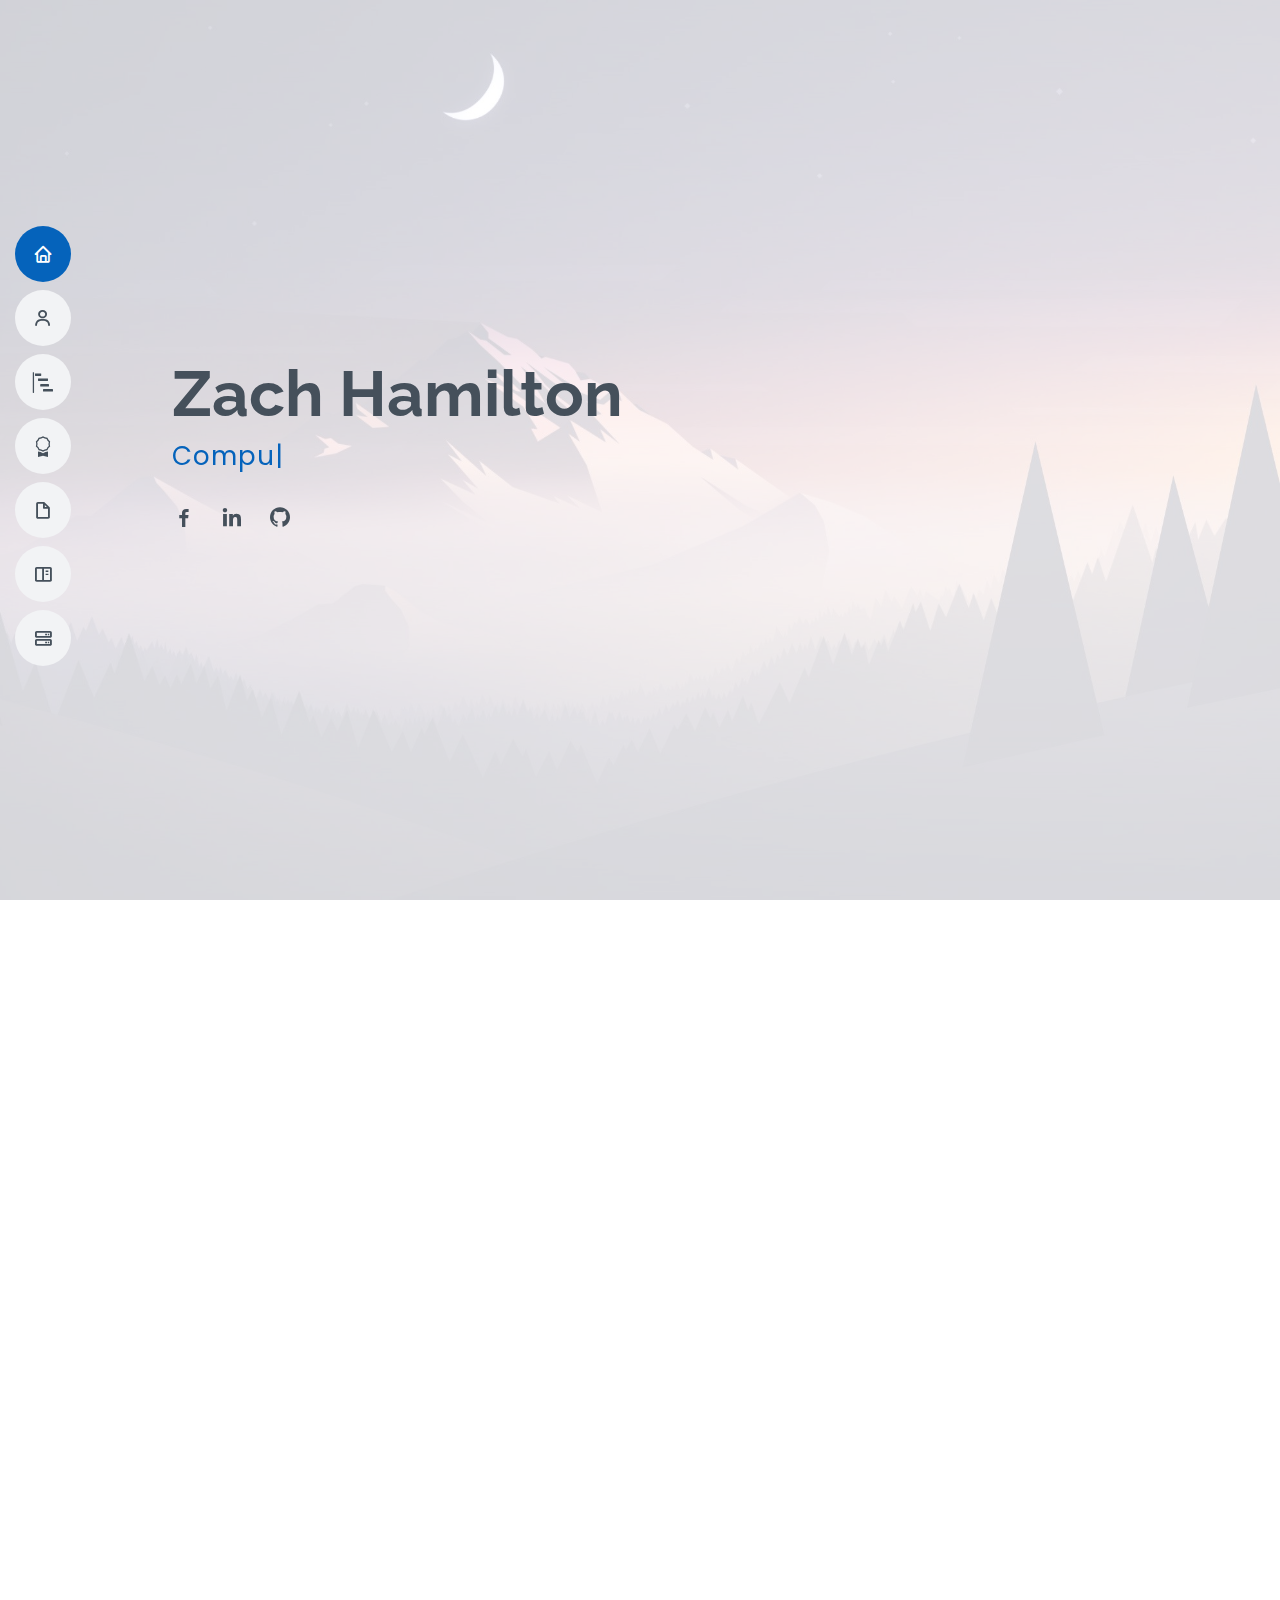
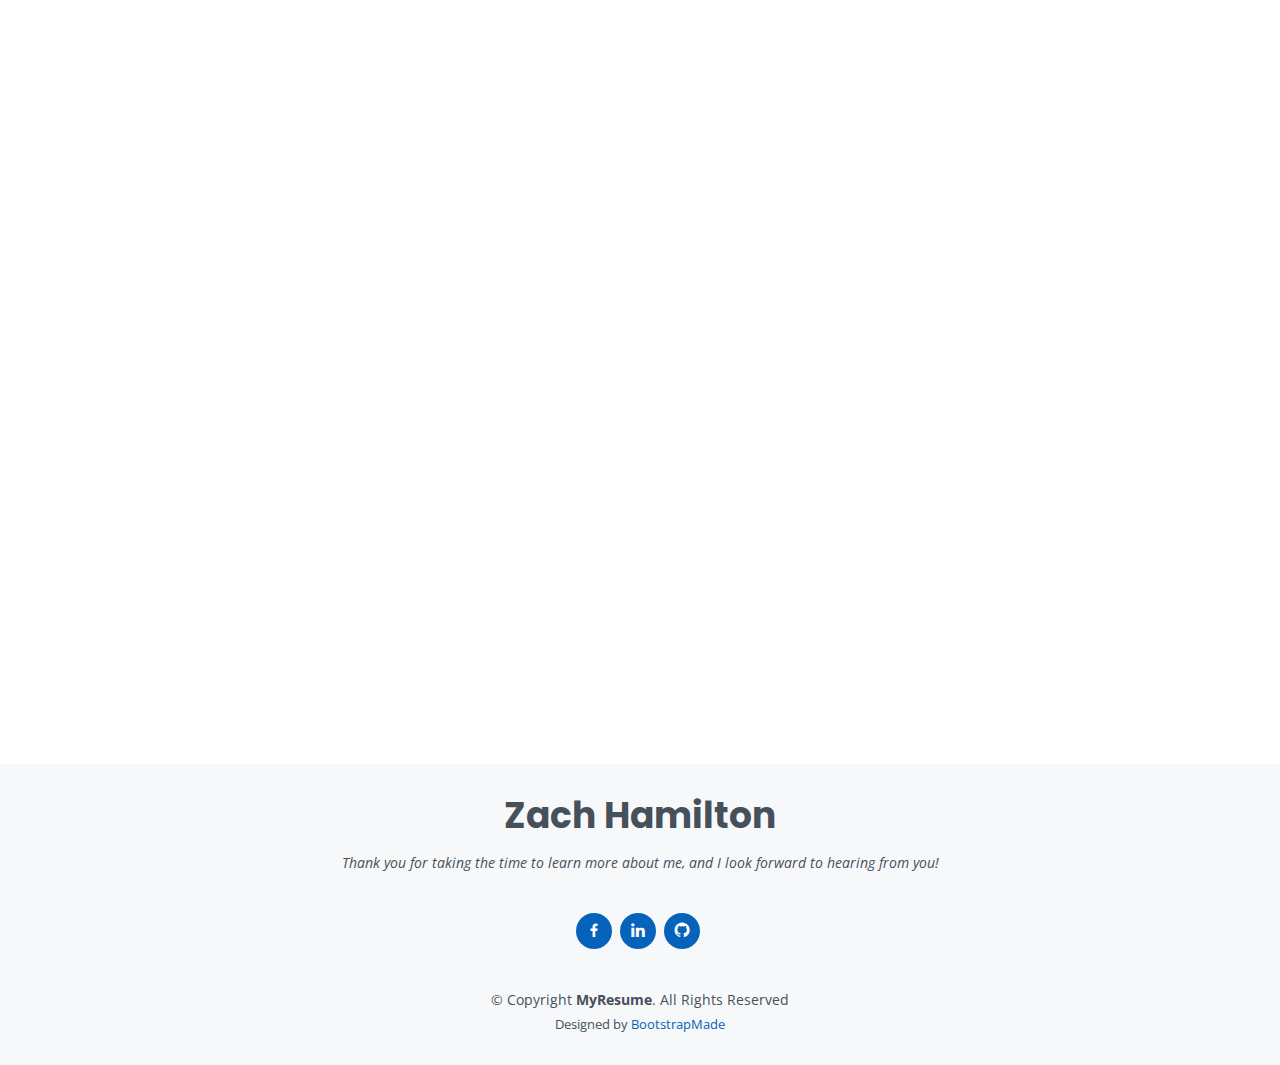
==== commit 59c37eee: "Update resume 9/28/22" ====
--- a/index.html
+++ b/index.html
@@ -64,8 +64,8 @@
   <section id="hero" class="d-flex flex-column justify-content-center">
     <div class="container" data-aos="zoom-in" data-aos-delay="100">
       <h1>Zach Hamilton</h1>
-      <h4 class="subtitle">DocuSign - Software Developer Engineer</h4>
-      <p><span class="typed" data-typed-items="Computer Scientist, Programmer, Developer"></span></p>
+      <!-- <h4 class="subtitle">DocuSign - Software Developer Engineer</h4> -->
+      <p><span class="typed" data-typed-items="Computer Scientist, Software Developer, Programmer"></span></p>
       <div class="social-links">
         <a href="https://www.facebook.com/profile.php?id=100011991403330" class="facebook"><i class="bx bxl-facebook"></i></a>
         <a href="https://www.linkedin.com/in/zach-hamilton-5ab7821bb/" class="linkedin"><i class="bx bxl-linkedin"></i></a>
@@ -82,11 +82,19 @@
 
         <div class="section-title">
           <h2>About</h2>
-          <p>I am a passionate programmer who specializes in machine learning and natural language processing. I have experience with
-            Android development, full-stack web development, and Python automation, along with knowledge of commonly used optimization
-            techniques and algorithms. When I'm not tinkering with code, I enjoy hiking, reading, watching movies, and playing games with
-            my friends and colleagues.
-          </p>
+          <p>I am a UIUC graduate with a BS in Computer Science and Linguistics who has experience developing Android applications
+             and various plugins for platforms and games like Discord and Minecraft. More recently I have delved into machine learning 
+             and computer science education research. I am passionate about optimization and learning new skills in a team environment, 
+             and I have leadership experience from leading group projects for high-level classes as well as from my job supervising 
+             introductory computer science labs at UIUC for several years.</p>
+
+          <p>I joined DocuSign after completing my undergraduate degree as a Software Developer Engineer in a development rotational 
+            program, and excelled at developing frontend content using React while working with a reporting and analytics team. I worked 
+            closely with senior software developers and took sole ownership of a large project that allows users to create customizable 
+            dashboards of various charts and statistics. During my time at DocuSign, I became familiar with Agile and Scrum methodologies, 
+            and have experience with transforming high-level designs and projects into actual products. While my position was laid off 
+            alongside 9% of DocuSign, I gained numerous endorsements and networking opportunities from my colleagues, and am eagerly 
+            searching for the next chapter in my career.</p>
         </div>
 
         <div class="row">
@@ -96,9 +104,11 @@
           <div class="col-lg-8 pt-4 pt-lg-0 content">
             <h3>Personal Details</h3>
             <p class="fst-italic" style="margin-bottom: 3rem;">
-              I was raised in Illinois, where I attended the elite, limited-admissions University Laboratory High School.
-              I was then accepted into the University of Illinois at Urbana-Champaign, where I studied Computer Science and Linguistics and worked as a course assistant and undergraduate researcher.
-              I graduated from UIUC in May 2022, and began work at DocuSign in July 2022.
+              I was raised in central Illinois and attended the University of Illinois at Urbana-Champaign. I received a BS in Computer 
+              Science and Linguistics in May 2022, and during my time at university I worked as a course assistant for several computer
+              science courses, in addition to doing undergraduate research. After graduation, I moved to Los Angeles, CA and began work 
+              at DocuSign in July 2022 as a Software Developer Engineer, but due to the company's poor fiscal performance my role was 
+              laid off in late September 2022 alongside 9% of the company. 
             </p>
             <p> </p>
             <div class="row">
@@ -111,17 +121,22 @@
               </div>
               <div class="col-lg-6">
                 <ul>
-                  <li><i class="bi bi-chevron-right"></i> <strong>City:</strong> <span>Champaign, Illinois</span></li>
+                  <li><i class="bi bi-chevron-right"></i> <strong>City:</strong> <span>Los Angeles, CA</span></li>
                   <li><i class="bi bi-chevron-right"></i> <strong>Degree:</strong> <span>BS in Computer Science and Linguistics</span></li>
-                  <li><i class="bi bi-chevron-right"></i> <strong>Occupation:</strong> <span>Software Developer Engineer</span></li>
+                  <li><i class="bi bi-chevron-right"></i> <strong>Occupation:</strong> <span>Software Engineer</span></li>
                 </ul>
               </div>
             </div>
             <p style="margin-top: 2rem">
-              I am currently employed at DocuSign as a Software Developer Engineer.
-              I plan on continuing my education in the comming years by obtaining an MS in Computer Science in order to further my career and eventually work as a project manager.
-              My work in university as a course assistant has also motivated my interest in computer science education, in particular
-              how machine learning and NLP can be used to make both learning and teaching CS to younger individuals easier.
+              <p>I am currently seeking employment as a Software Engineer or Web Developer, as I enjoyed my professional experience with
+                software and web development during my time at DocuSign. Most of my professional experience focused on front-end web
+                development, working with languages and frameworks including HTML, CSS, React.js, TypeScript. Additionally, I am well-versed
+                in project management tools including Jira, Confluence, Git, and GitHub.</p>
+
+              <p>In the future, I hope to continue my education and obtain a Masters in Computer Science in order to further my career and
+                eventually work as a project manager. My work in university as a course assistant has also motivated my interest in computer
+                science education, in particular how machine learning and NLP can be used to make both learning and teaching introductory CS 
+                easier.</p>
             </p>
           </div>
         </div>
@@ -207,7 +222,7 @@
 
         <div class="section-title">
           <h2>Skills</h2>
-          <p>As a student, I have experience working with a wide array of programming languages, softwares, and libraries. The following is 
+          <p>I have experience working with a wide array of programming languages, softwares, and libraries. The following is 
             a rough breakdown of my comfort level with these various languages.
           </p>
         </div>
@@ -237,31 +252,59 @@
               </div>
             </div>
 
+            <div class="progress">
+              <span class="skill">Node.js <i class="val">80%</i></span>
+              <div class="progress-bar-wrap">
+                <div class="progress-bar" role="progressbar" aria-valuenow="80" aria-valuemin="0" aria-valuemax="100"></div>
+              </div>
+            </div>
+
+            
+            <div class="progress">
+              <span class="skill">Ruby <i class="val">70%</i></span>
+              <div class="progress-bar-wrap">
+                <div class="progress-bar" role="progressbar" aria-valuenow="70" aria-valuemin="0" aria-valuemax="100"></div>
+              </div>
+            </div>
+
           </div>
 
           <div class="col-lg-6">
 
             <div class="progress">
-              <span class="skill">HTML/CSS <i class="val">90%</i></span>
-              <div class="progress-bar-wrap">
-                <div class="progress-bar" role="progressbar" aria-valuenow="90" aria-valuemin="0" aria-valuemax="100"></div>
-              </div>
-            </div>
-
-            <div class="progress">
-              <span class="skill">Javascript/NodeJS <i class="val">75%</i></span>
-              <div class="progress-bar-wrap">
-                <div class="progress-bar" role="progressbar" aria-valuenow="75" aria-valuemin="0" aria-valuemax="100"></div>
-              </div>
-            </div>
-
-            <div class="progress">
-              <span class="skill">SQL/MongoDB <i class="val">80%</i></span>
+              <span class="skill">HTML/CSS <i class="val">100%</i></span>
+              <div class="progress-bar-wrap">
+                <div class="progress-bar" role="progressbar" aria-valuenow="100" aria-valuemin="0" aria-valuemax="100"></div>
+              </div>
+            </div>
+
+            <div class="progress">
+              <span class="skill">Javascript/TypeScript <i class="val">100%</i></span>
+              <div class="progress-bar-wrap">
+                <div class="progress-bar" role="progressbar" aria-valuenow="100" aria-valuemin="0" aria-valuemax="100"></div>
+              </div>
+            </div>
+
+            <div class="progress">
+              <span class="skill">React.js <i class="val">100%</i></span>
+              <div class="progress-bar-wrap">
+                <div class="progress-bar" role="progressbar" aria-valuenow="100" aria-valuemin="0" aria-valuemax="100"></div>
+              </div>
+            </div>
+
+            <div class="progress">
+              <span class="skill">SQL/MySQL <i class="val">80%</i></span>
               <div class="progress-bar-wrap">
                 <div class="progress-bar" role="progressbar" aria-valuenow="80" aria-valuemin="0" aria-valuemax="100"></div>
               </div>
             </div>
 
+            <div class="progress">
+              <span class="skill">GraphQL <i class="val">80%</i></span>
+              <div class="progress-bar-wrap">
+                <div class="progress-bar" role="progressbar" aria-valuenow="80" aria-valuemin="0" aria-valuemax="100"></div>
+              </div>
+            </div>
           </div>
 
         </div>
@@ -283,11 +326,10 @@
             <h3 class="resume-title">Summary</h3>
             <div class="resume-item pb-0">
               <h4>Zach Hamilton</h4>
-              <p><em>Adaptable and work-driven student with research experience in Machine Learning and NLP, along with projects
-                involving full-stack web development, Android applications, web scraping, and UNIX system programming.
+              <p><em>An adaptable software developer with experience in full-stack web development, NLP, AI, and Android application development 
               </em></p>
               <ul>
-                <li>Champaign, IL</li>
+                <li>Los Angeles, CA</li>
                 <li>+1 (217) 278-1004</li>
                 <li>zhamilto9999@gmail.com</li>
               </ul>
@@ -320,6 +362,18 @@
           <div class="col-lg-6">
             <h3 class="resume-title">Professional Experience</h3>
             <div class="resume-item">
+              <h4>Software Developer Engineer</h4>
+              <h5>July 2022 - Sept 2022</h5>
+              <p><em>DocuSign, Inc.</em></p>
+              <ul>
+                <li>Engineer in a rotation program designed to give new graduates professional experience</li>
+                <li>Worked on the front-end on Reporting and Analytics team, building and designing customizable dashboards for user accounts to visualize the performance of their documents</li>
+                <li>Experienced active communication with program managers and contributed to high-level software development meetings</li>
+                <li>Gained vast programming experience in React, TypeScript, HTML, CSS, Yarn, and Git</li>
+                <li>Became familiar with Agile methodologies and Scrum, as well as with program management software like Jira and Confluence</li>
+              </ul>
+            </div>
+            <div class="resume-item">
               <h4>Undergraduate Researcher</h4>
               <h5>May 2021 - May 2022</h5>
               <p><em>University of Illinois at Urbana-Champaign, Urbana, IL </em></p>
@@ -443,11 +497,25 @@
             <div class="portfolio-wrap">
               <img src="assets/img/portfolio/NLP-Research/slide-scrnshot.png" class="img-fluid" alt="">
               <div class="portfolio-info">
-                <h4>Code Reading Autogrdaer</h4>
+                <h4>Code Reading Autograder</h4>
                 <p>Research</p>
                 <div class="portfolio-links">
                   <a href="assets/img/portfolio/NLP-Research/slide-scrnshot.png" data-gallery="portfolioGallery" class="portfolio-lightbox" title="Code Reading Autograder: Developed by Binglin Chen, Max Fowler, Zach Hamilton, and enabled by Craig Zilles, this autograder uses supervised ML and basic NLP techniques to grade student code reading responses for CS 105, an intro-level CS course at UIUC. It uses annotated code reading responses from previous CS 105 semesters. My role was to add recently collected responses to the dataset, experiment with different classifiers and feature sets, and to apply basic NLP techniques to the responses to improve accuracy. It currently is comparably accurate to course TAs, and is used in the class today."><i class="bx bx-plus"></i></a>
                   <a href="portfolio/nlp-research.html" class="portfolio-details-lightbox" data-glightbox="type: external" title="Portfolio Details"><i class="bx bx-link"></i></a>
+                </div>
+              </div>
+            </div>
+          </div>
+
+          <div class="col-lg-4 col-md-6 portfolio-item filter-app">
+            <div class="portfolio-wrap">
+              <img src="assets/img/portfolio/ElementalAdventure.gif" class="img-fluid" alt="">
+              <div class="portfolio-info">
+                <h4>Elemental Adventure</h4>
+                <p>App</p>
+                <div class="portfolio-links">
+                  <a href="assets/img/portfolio/ElementalAdventure.gif" data-gallery="portfolioGallery" class="portfolio-lightbox" title="Elemental Adventure: A top-down Rougelike game developed in pure C++, using the Cinder library for handling graphics, this game has players traverse an infinite, randomly generated dungeon, advancing from floor to floore while collecting four elemental powers and two weapons to defeat procedurally generated enemies. Each floor is completely random and generated by a custom maze generator, with items and enemies procedurally randomly placed. The objective is to simply climb as many floors as possible before dying, as enemies get progressively strong the higher you go. This game was designed as a final project for a software development and design course, and received accolades for outstanding project work and going above and beyond the project requirements."><i class="bx bx-plus"></i></a>
+                  <a href="portfolio/elemental-adventure.html" class="portfolio-details-lightbox" data-glightbox="type: external" title="Portfolio Details"><i class="bx bx-link"></i></a>
                 </div>
               </div>
             </div>
